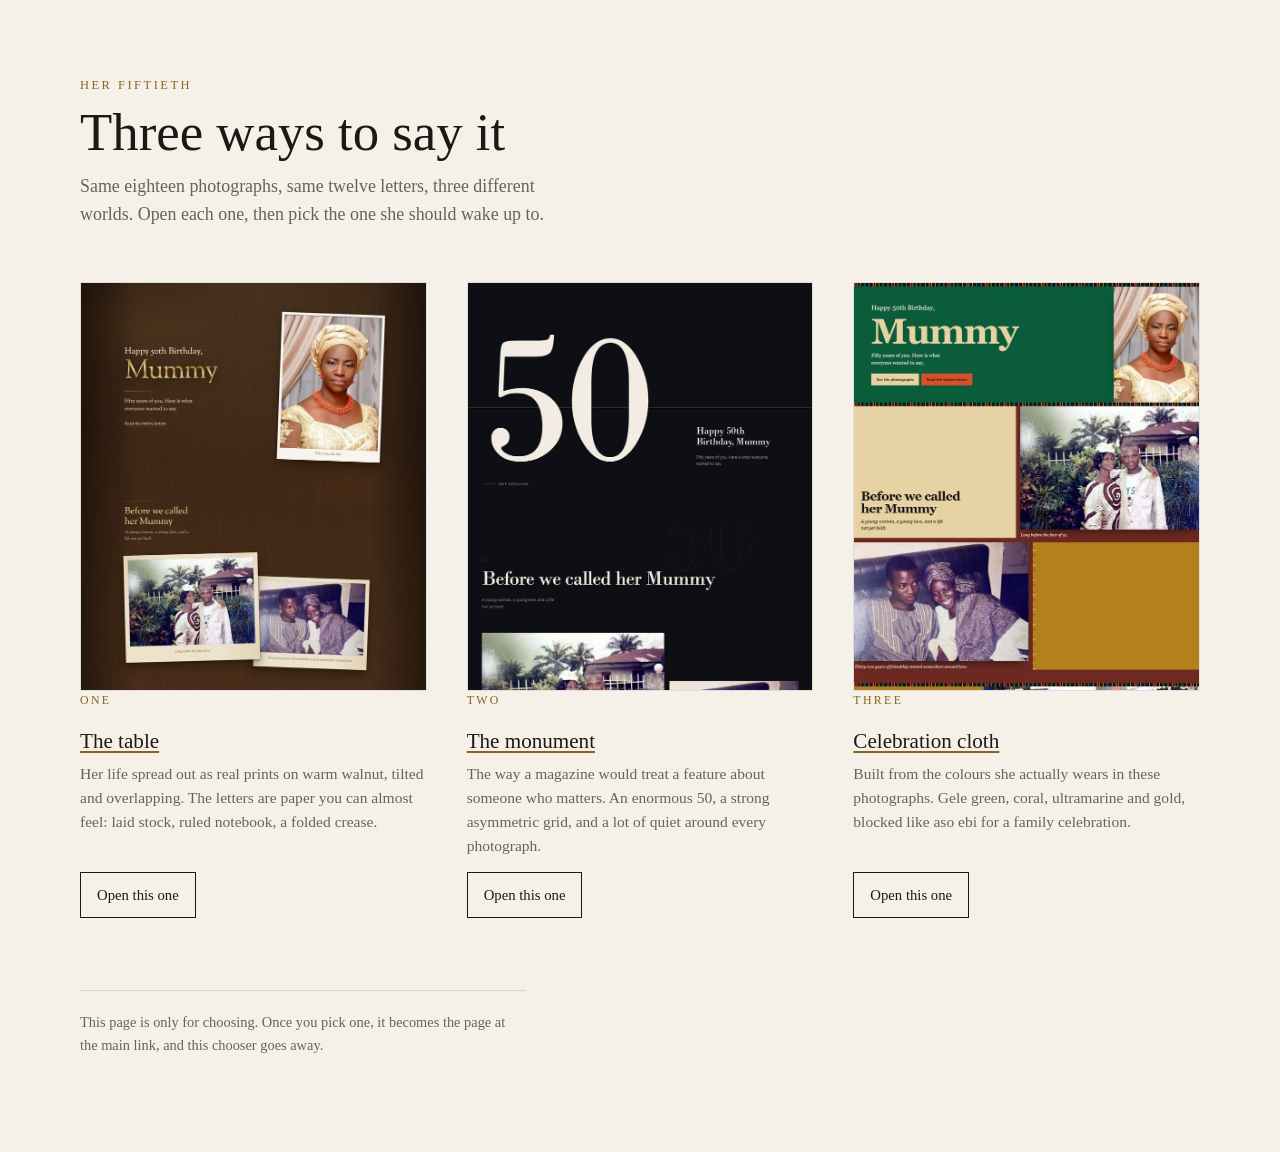
==== index.html @ bc1baccc "Add designs one and two, and a chooser at the root One, the table: prints on walnut with real photog" ====
<!DOCTYPE html>
<html lang="en">
<head>
<meta charset="utf-8">
<meta name="viewport" content="width=device-width, initial-scale=1">
<meta name="robots" content="noindex, nofollow">
<title>Three ways to say it</title>
<meta name="description" content="Three designs for her fiftieth birthday. Pick one.">
<style>
  :root {
    --ink: #1C1815;
    --paper: #F6F1E8;
    --muted: #6B6158;
    --line: rgba(28, 24, 21, 0.14);
    --gold: #8A6520;
  }
  * { box-sizing: border-box; }
  html { -webkit-text-size-adjust: 100%; }
  body {
    margin: 0;
    padding: clamp(28px, 7vw, 76px) clamp(16px, 5vw, 48px) clamp(48px, 10vw, 96px);
    background: var(--paper);
    color: var(--ink);
    font-family: "Iowan Old Style", "Palatino Linotype", Palatino, Georgia, serif;
    line-height: 1.55;
  }
  .wrap { max-width: 1120px; margin: 0 auto; }
  .kicker {
    margin: 0 0 10px;
    font-size: 0.78rem;
    letter-spacing: 0.2em;
    text-transform: uppercase;
    color: var(--gold);
  }
  h1 {
    margin: 0 0 12px;
    font-size: clamp(2rem, 6.4vw, 3.3rem);
    line-height: 1.05;
    font-weight: 400;
  }
  .lede {
    margin: 0 0 clamp(30px, 6vw, 54px);
    max-width: 56ch;
    color: var(--muted);
    font-size: clamp(1rem, 2.4vw, 1.12rem);
  }
  .grid {
    display: grid;
    gap: clamp(26px, 5vw, 40px);
    grid-template-columns: 1fr;
  }
  @media (min-width: 760px) { .grid { grid-template-columns: repeat(3, 1fr); } }

  .card { display: flex; flex-direction: column; }
  .card a.shot {
    display: block;
    border: 1px solid var(--line);
    background: #fff;
    line-height: 0;
    transition: box-shadow 0.18s ease, transform 0.18s ease;
  }
  .card a.shot:hover { box-shadow: 0 10px 30px rgba(28, 24, 21, 0.18); transform: translateY(-2px); }
  .card img { width: 100%; height: auto; display: block; }
  .card h2 {
    margin: 16px 0 4px;
    font-size: 1.32rem;
    font-weight: 400;
  }
  .card h2 a { color: var(--ink); text-decoration-color: var(--gold); text-underline-offset: 0.16em; }
  .card .num {
    font-size: 0.74rem;
    letter-spacing: 0.2em;
    text-transform: uppercase;
    color: var(--gold);
  }
  .card p { margin: 0 0 14px; color: var(--muted); font-size: 0.97rem; }
  .card .open {
    margin-top: auto;
    align-self: start;
    display: inline-block;
    padding: 9px 16px;
    min-height: 44px;
    line-height: 26px;
    border: 1px solid var(--ink);
    color: var(--ink);
    text-decoration: none;
    font-size: 0.92rem;
  }
  .card .open:hover { background: var(--ink); color: var(--paper); }
  a:focus-visible, .shot:focus-visible { outline: 3px solid var(--gold); outline-offset: 3px; }
  footer {
    margin-top: clamp(40px, 8vw, 72px);
    padding-top: 20px;
    border-top: 1px solid var(--line);
    color: var(--muted);
    font-size: 0.9rem;
    max-width: 62ch;
  }
</style>
</head>
<body>
<div class="wrap">
  <p class="kicker">Her fiftieth</p>
  <h1>Three ways to say it</h1>
  <p class="lede">
    Same eighteen photographs, same twelve letters, three different worlds.
    Open each one, then pick the one she should wake up to.
  </p>

  <div class="grid">
    <div class="card">
      <a class="shot" href="one/" aria-label="Open design one, The table"><img src="assets/previews/one.jpg" alt="Design one: photographic prints laid out on a dark walnut table." width="760" height="897" loading="lazy" decoding="async"></a>
      <span class="num">One</span>
      <h2><a href="one/">The table</a></h2>
      <p>Her life spread out as real prints on warm walnut, tilted and overlapping. The letters are paper you can almost feel: laid stock, ruled notebook, a folded crease.</p>
      <a class="open" href="one/">Open this one</a>
    </div>

    <div class="card">
      <a class="shot" href="two/" aria-label="Open design two, The monument"><img src="assets/previews/two.jpg" alt="Design two: a very large numeral fifty set against a dark editorial page." width="760" height="897" loading="lazy" decoding="async"></a>
      <span class="num">Two</span>
      <h2><a href="two/">The monument</a></h2>
      <p>The way a magazine would treat a feature about someone who matters. An enormous 50, a strong asymmetric grid, and a lot of quiet around every photograph.</p>
      <a class="open" href="two/">Open this one</a>
    </div>

    <div class="card">
      <a class="shot" href="three/" aria-label="Open design three, Celebration cloth"><img src="assets/previews/three.jpg" alt="Design three: blocks of gele green, gold and ultramarine holding the photographs." width="760" height="897" loading="lazy" decoding="async"></a>
      <span class="num">Three</span>
      <h2><a href="three/">Celebration cloth</a></h2>
      <p>Built from the colours she actually wears in these photographs. Gele green, coral, ultramarine and gold, blocked like aso ebi for a family celebration.</p>
      <a class="open" href="three/">Open this one</a>
    </div>
  </div>

  <footer>
    This page is only for choosing. Once you pick one, it becomes the page at the
    main link, and this chooser goes away.
  </footer>
</div>
</body>
</html>
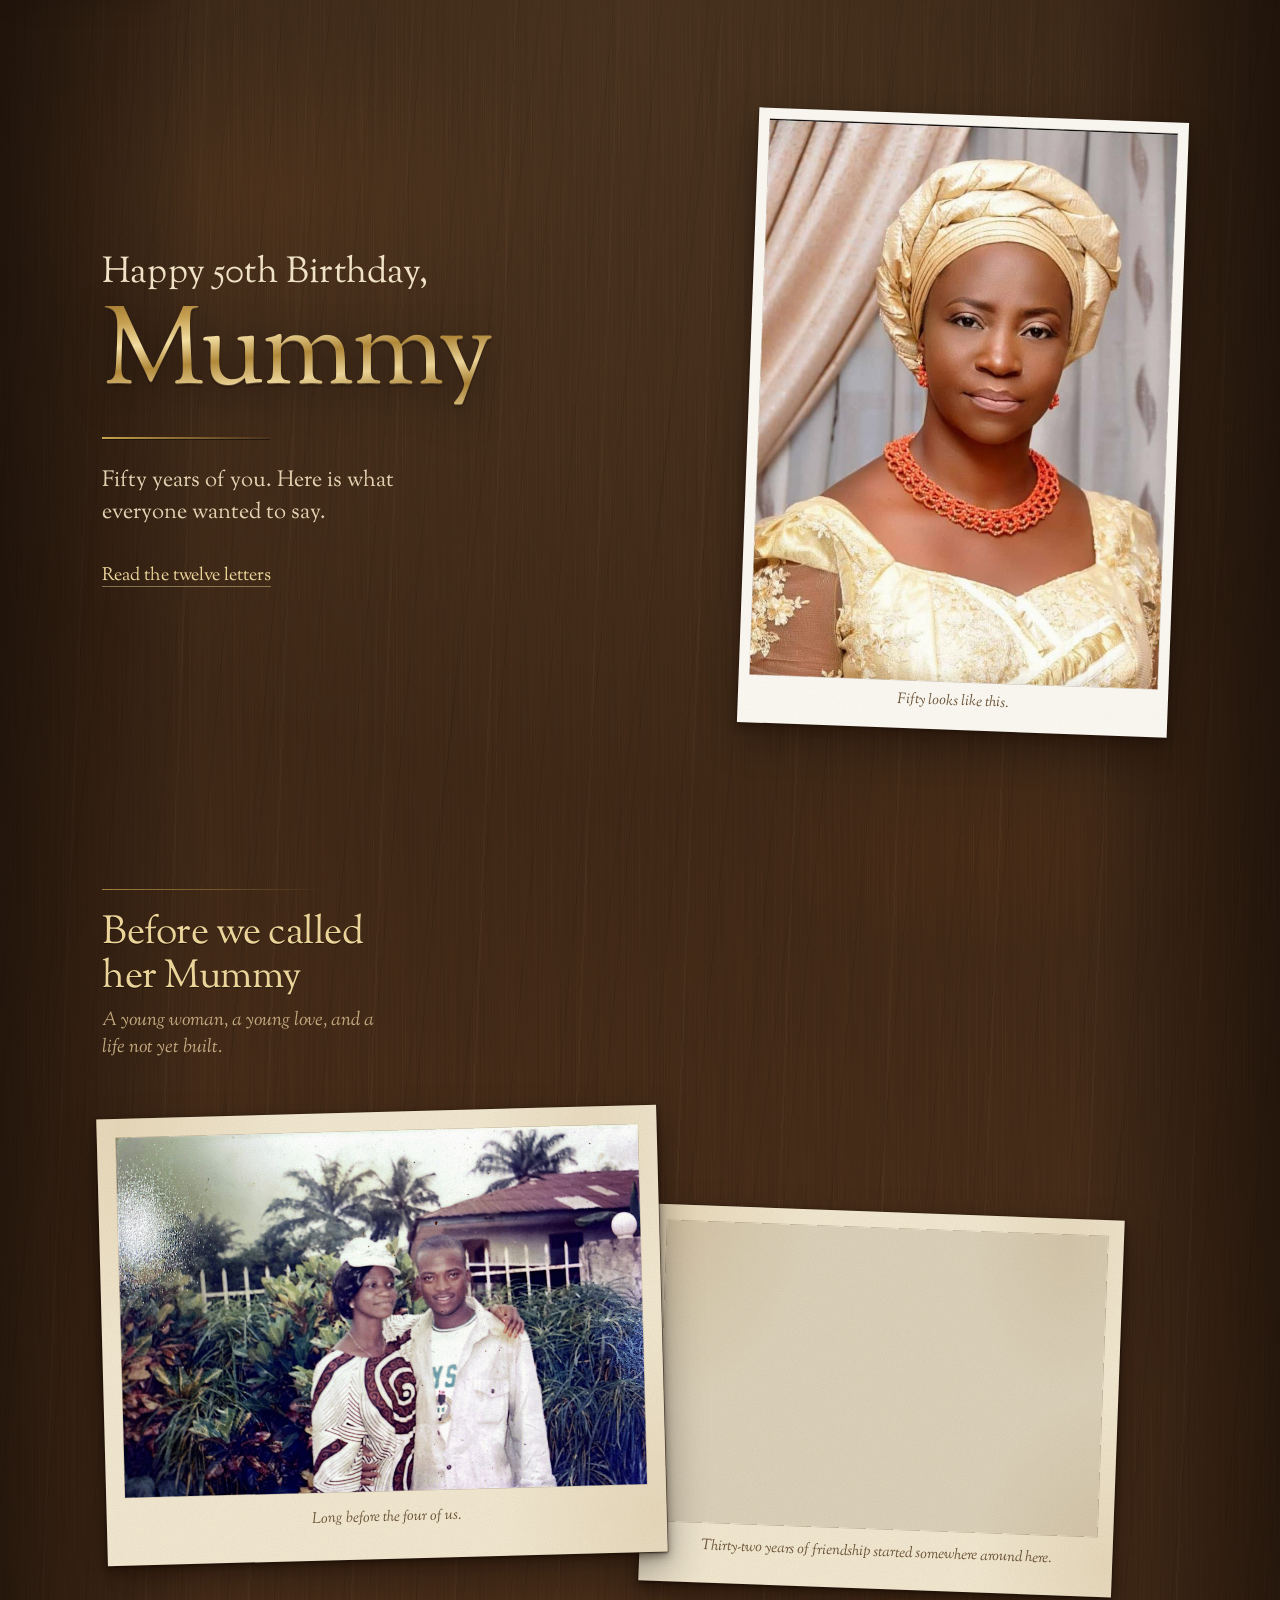
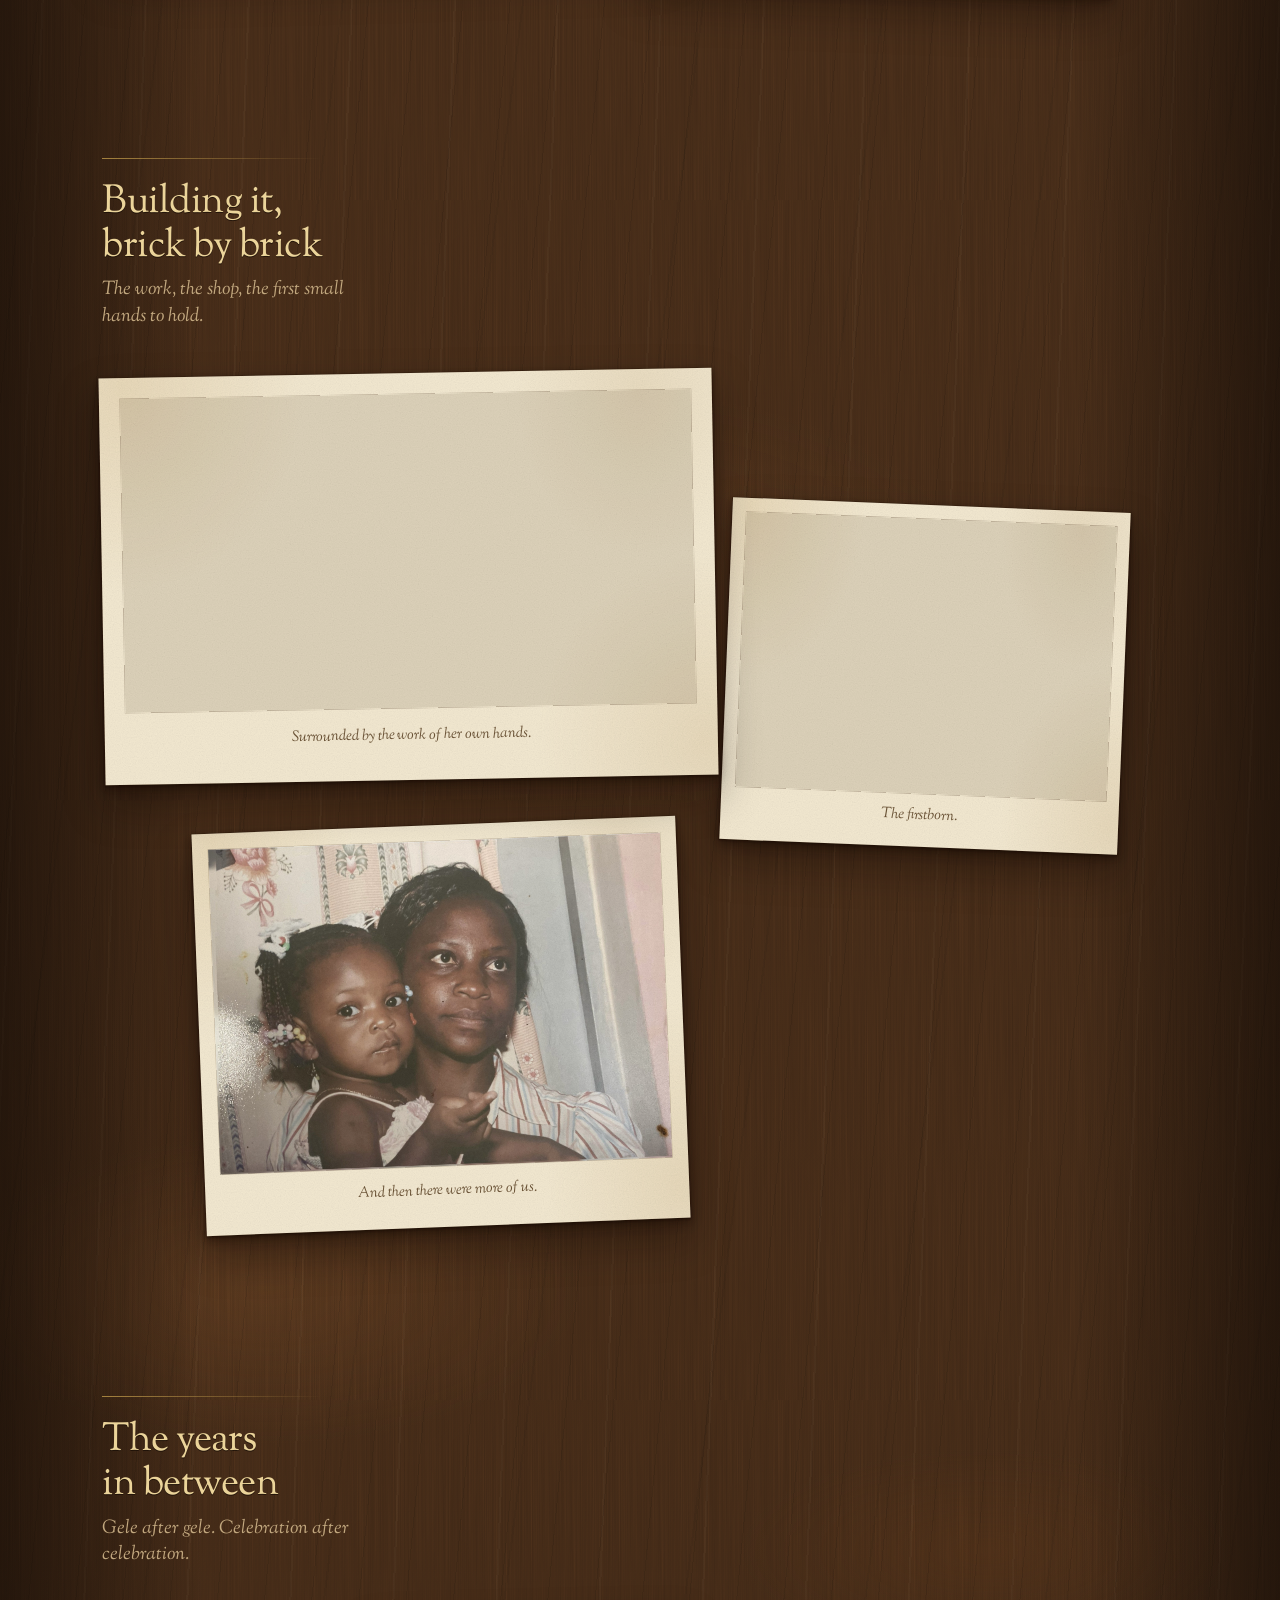
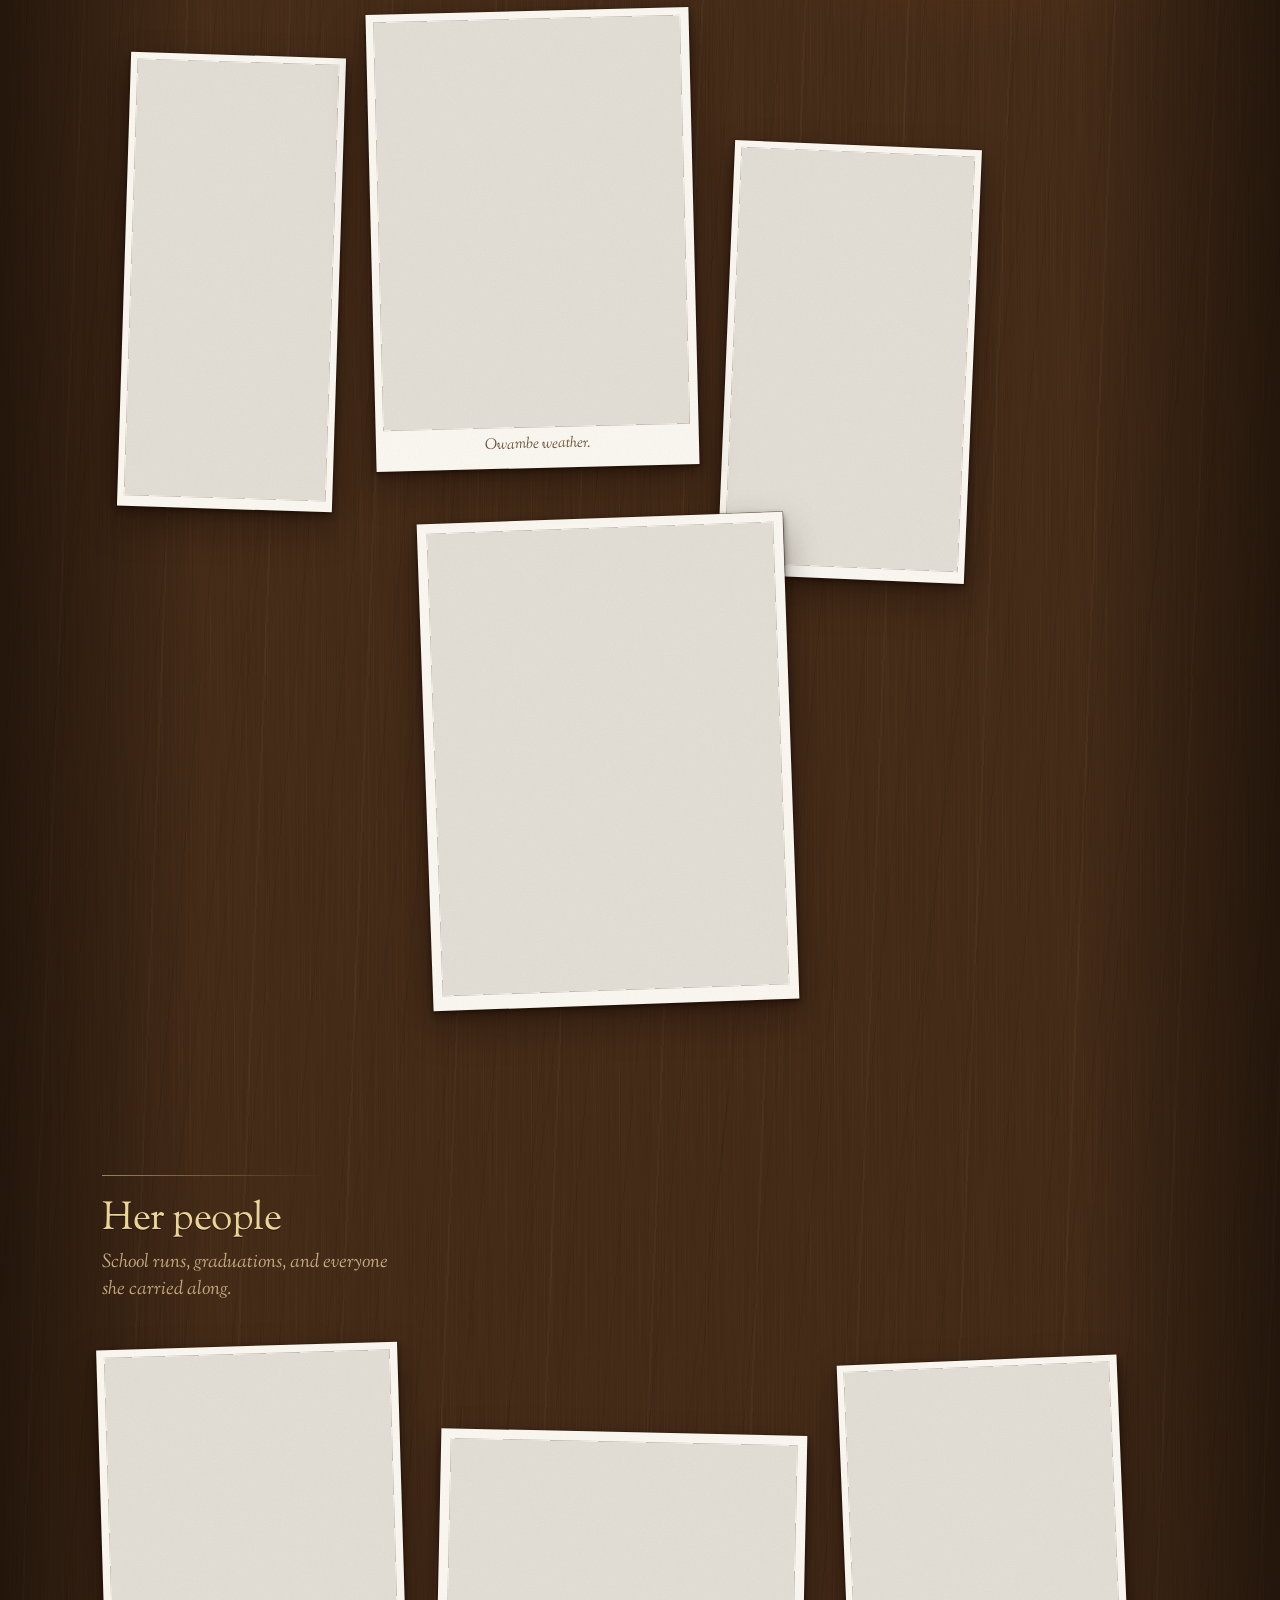
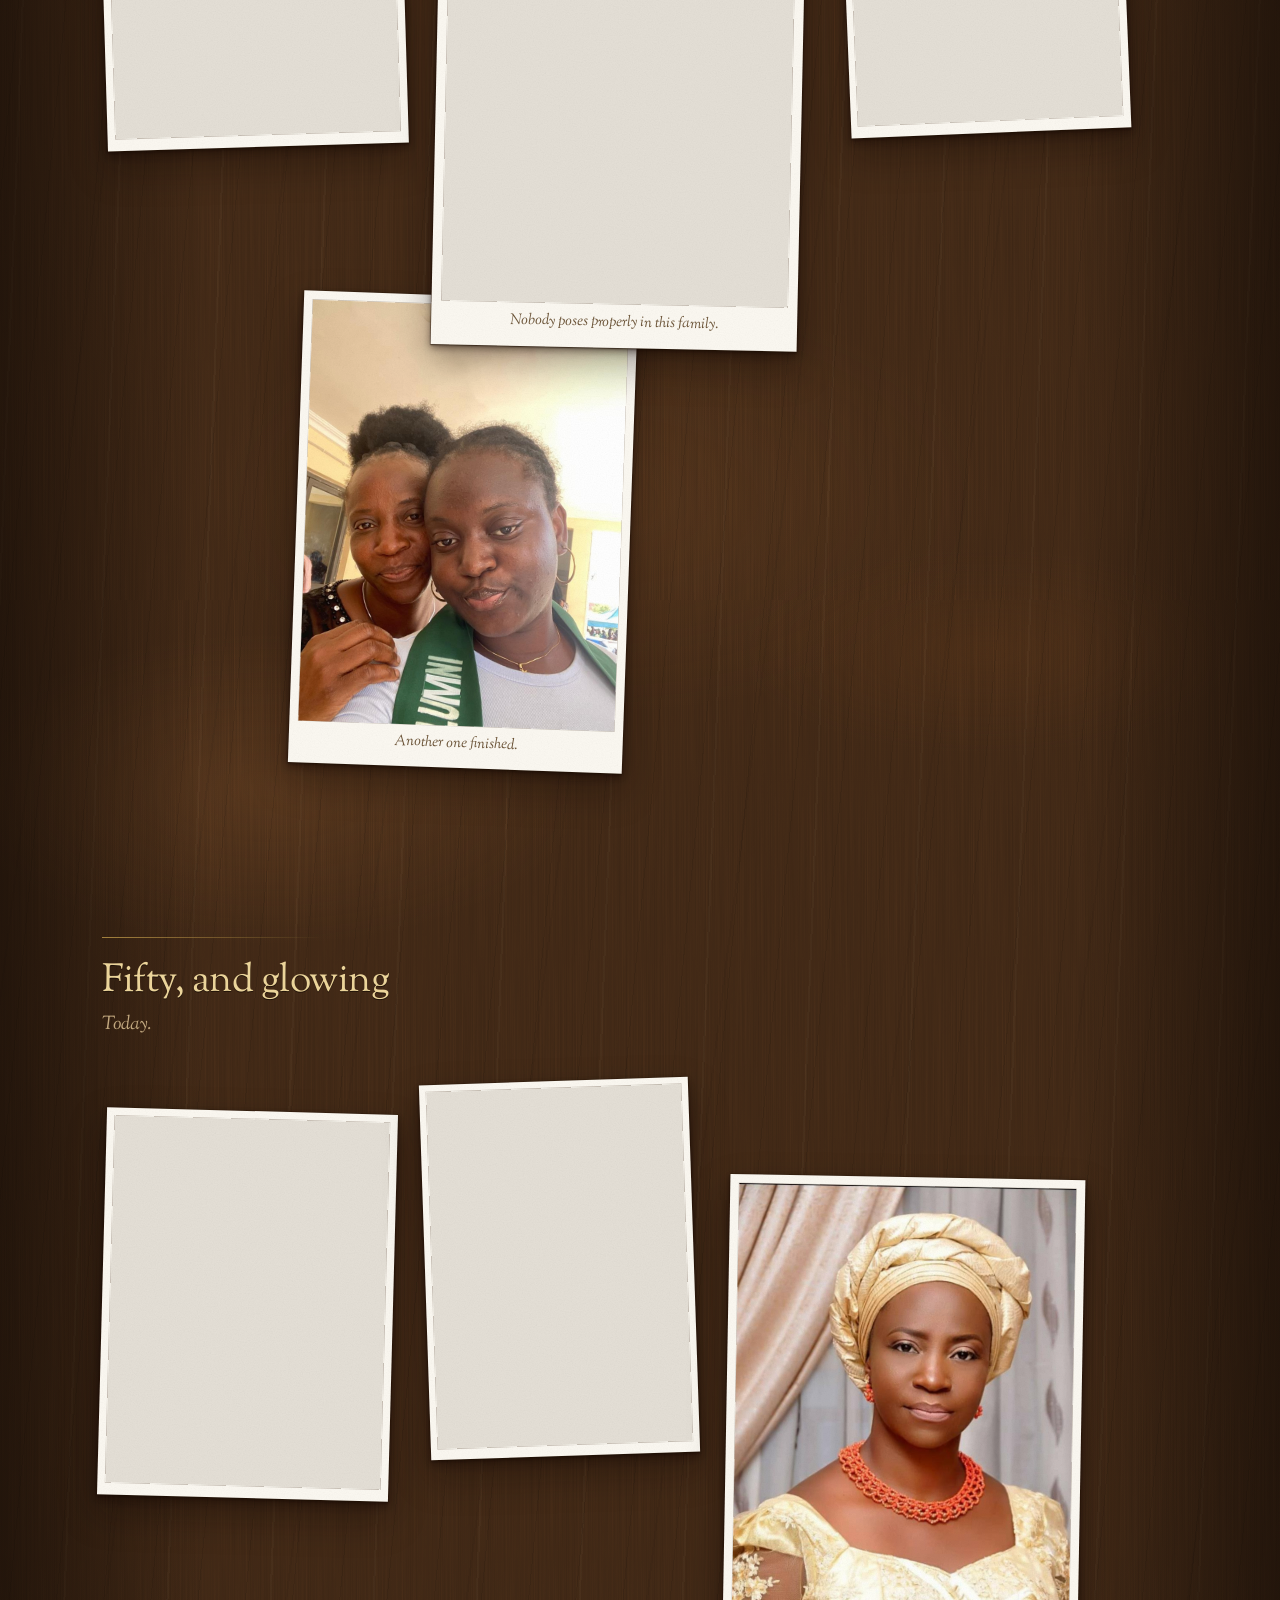
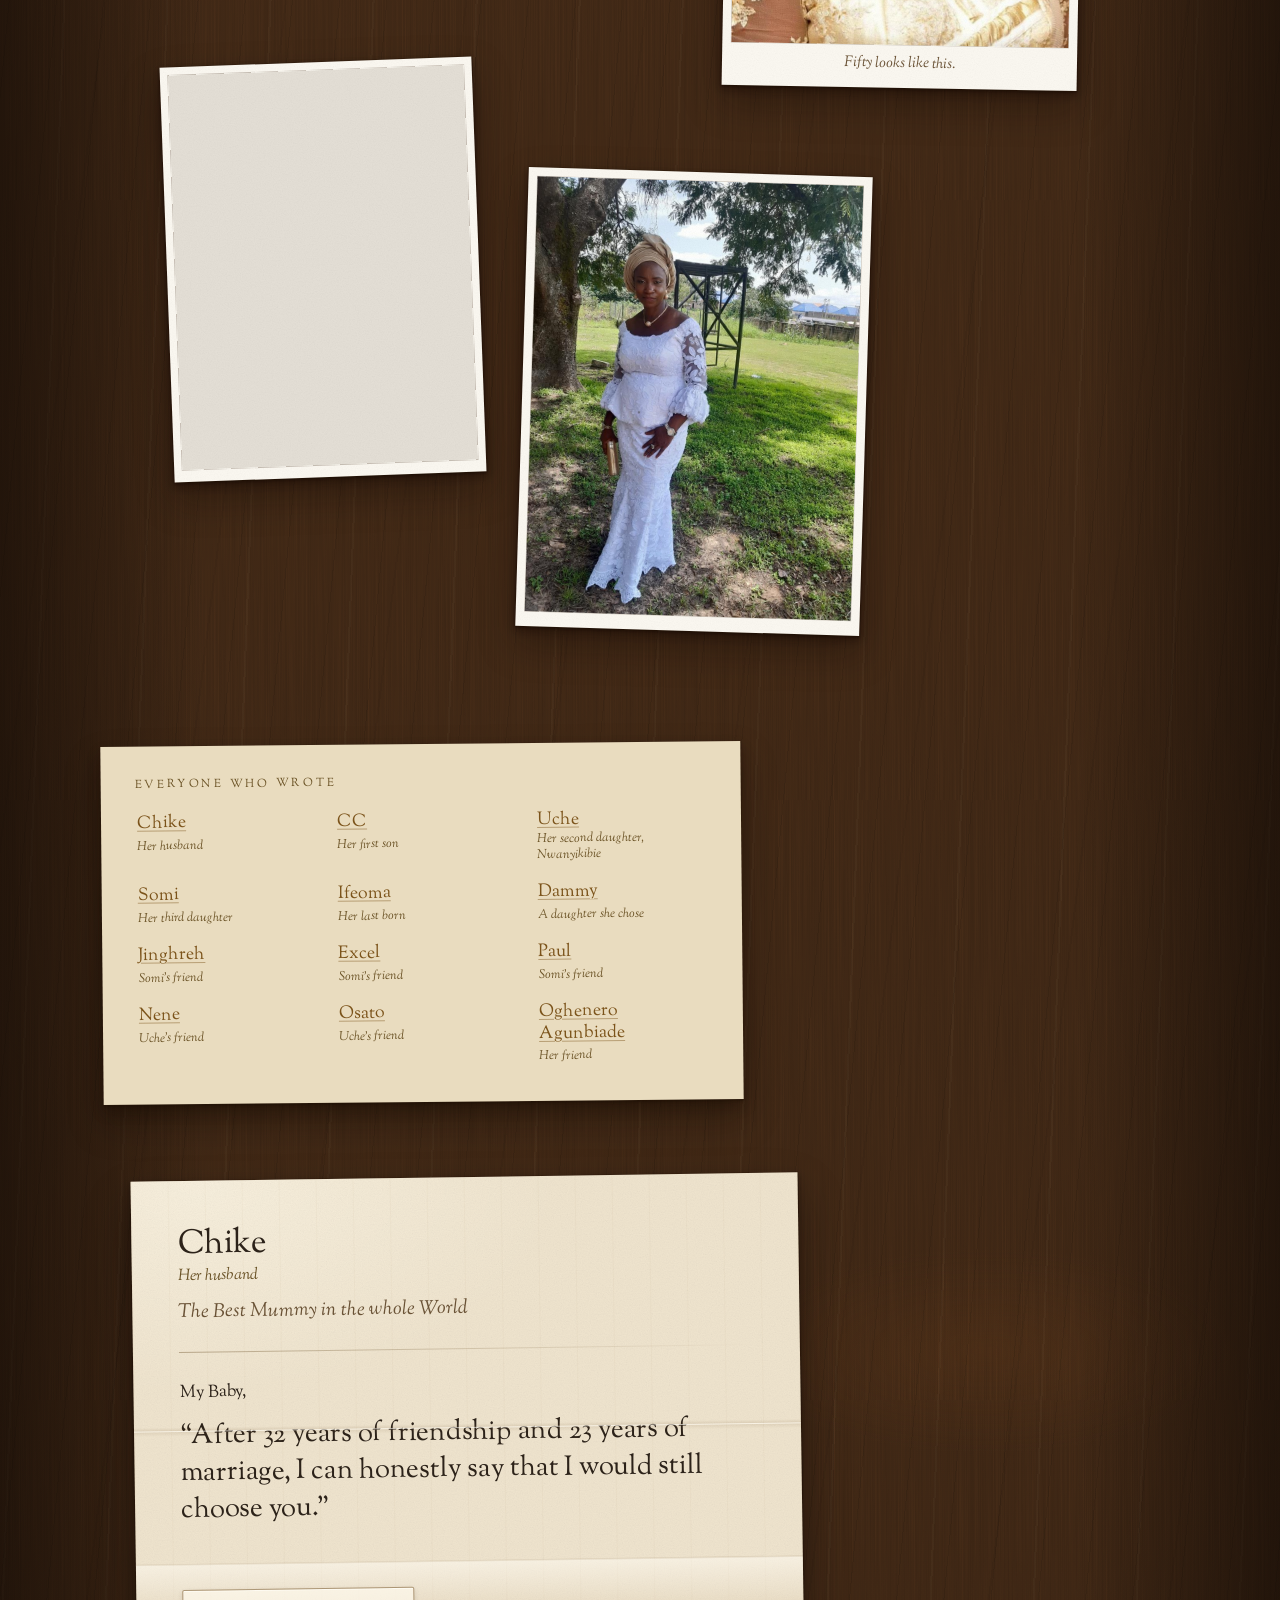
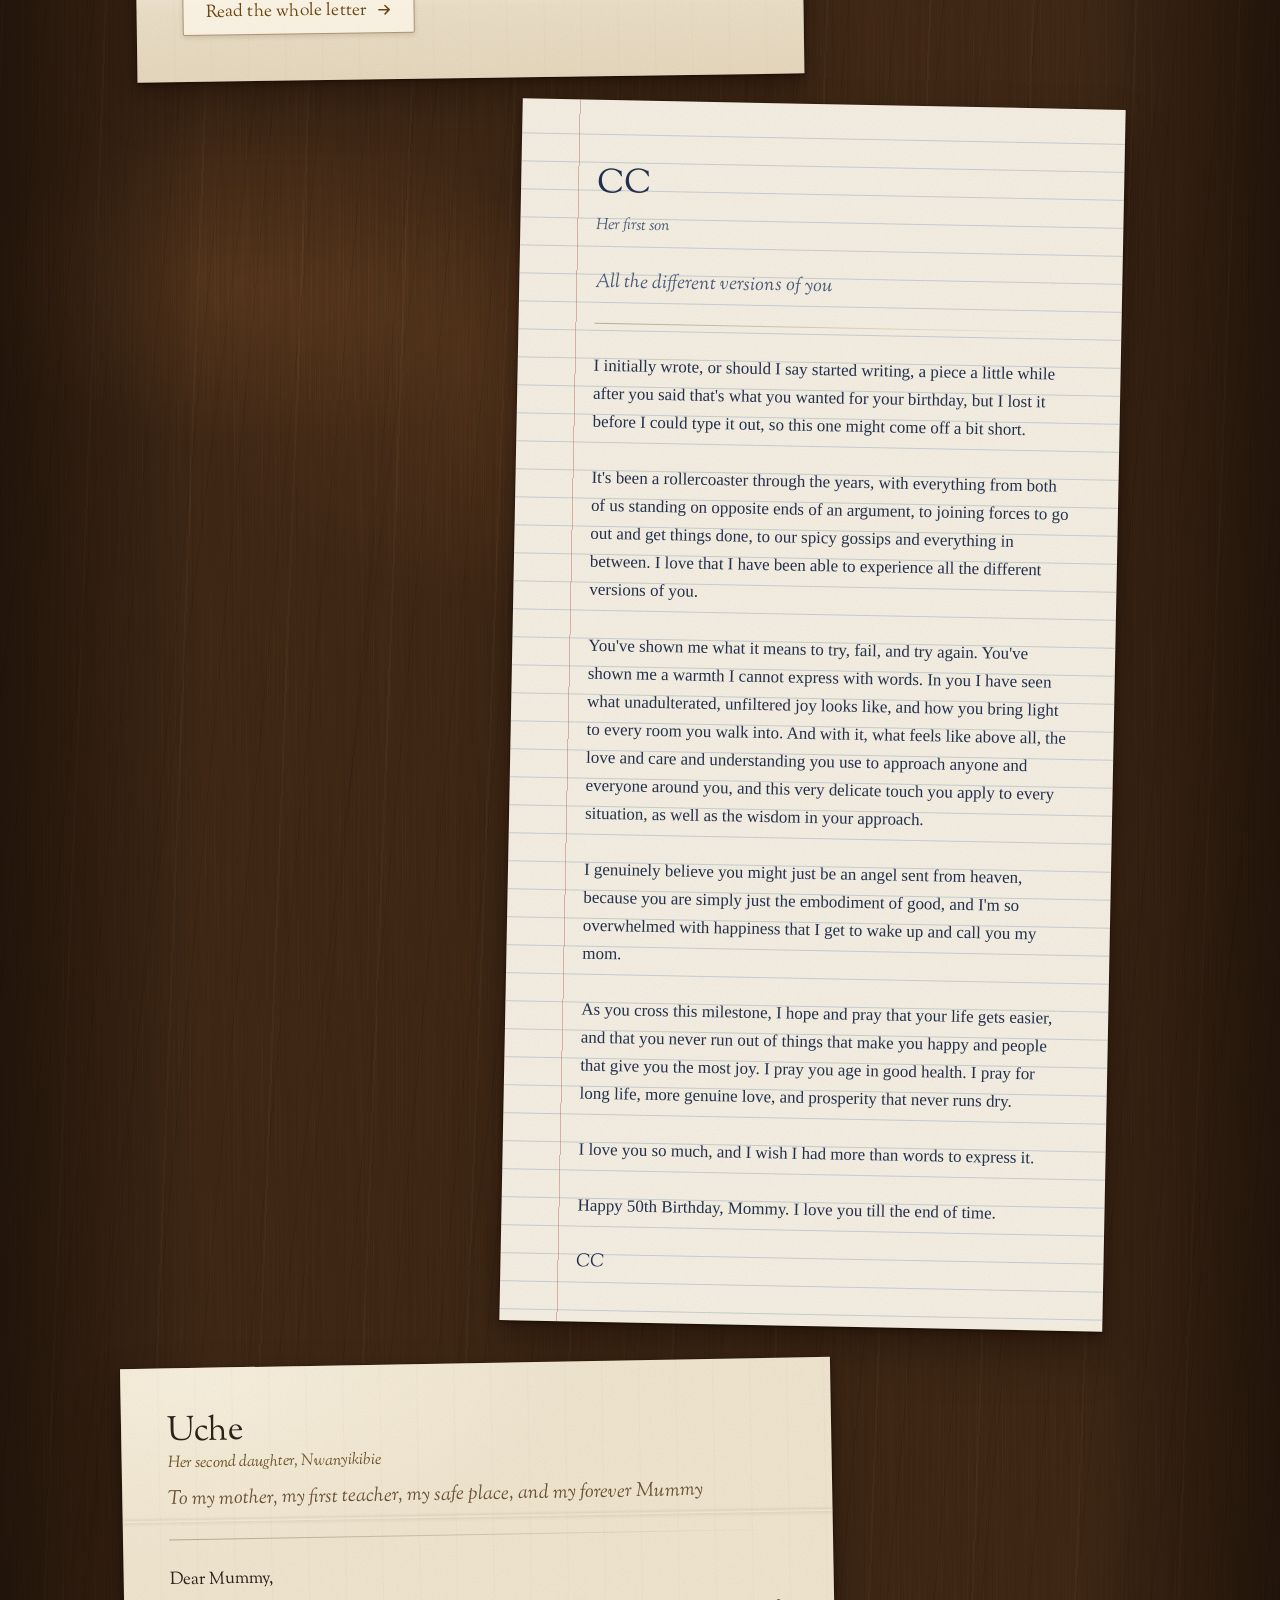
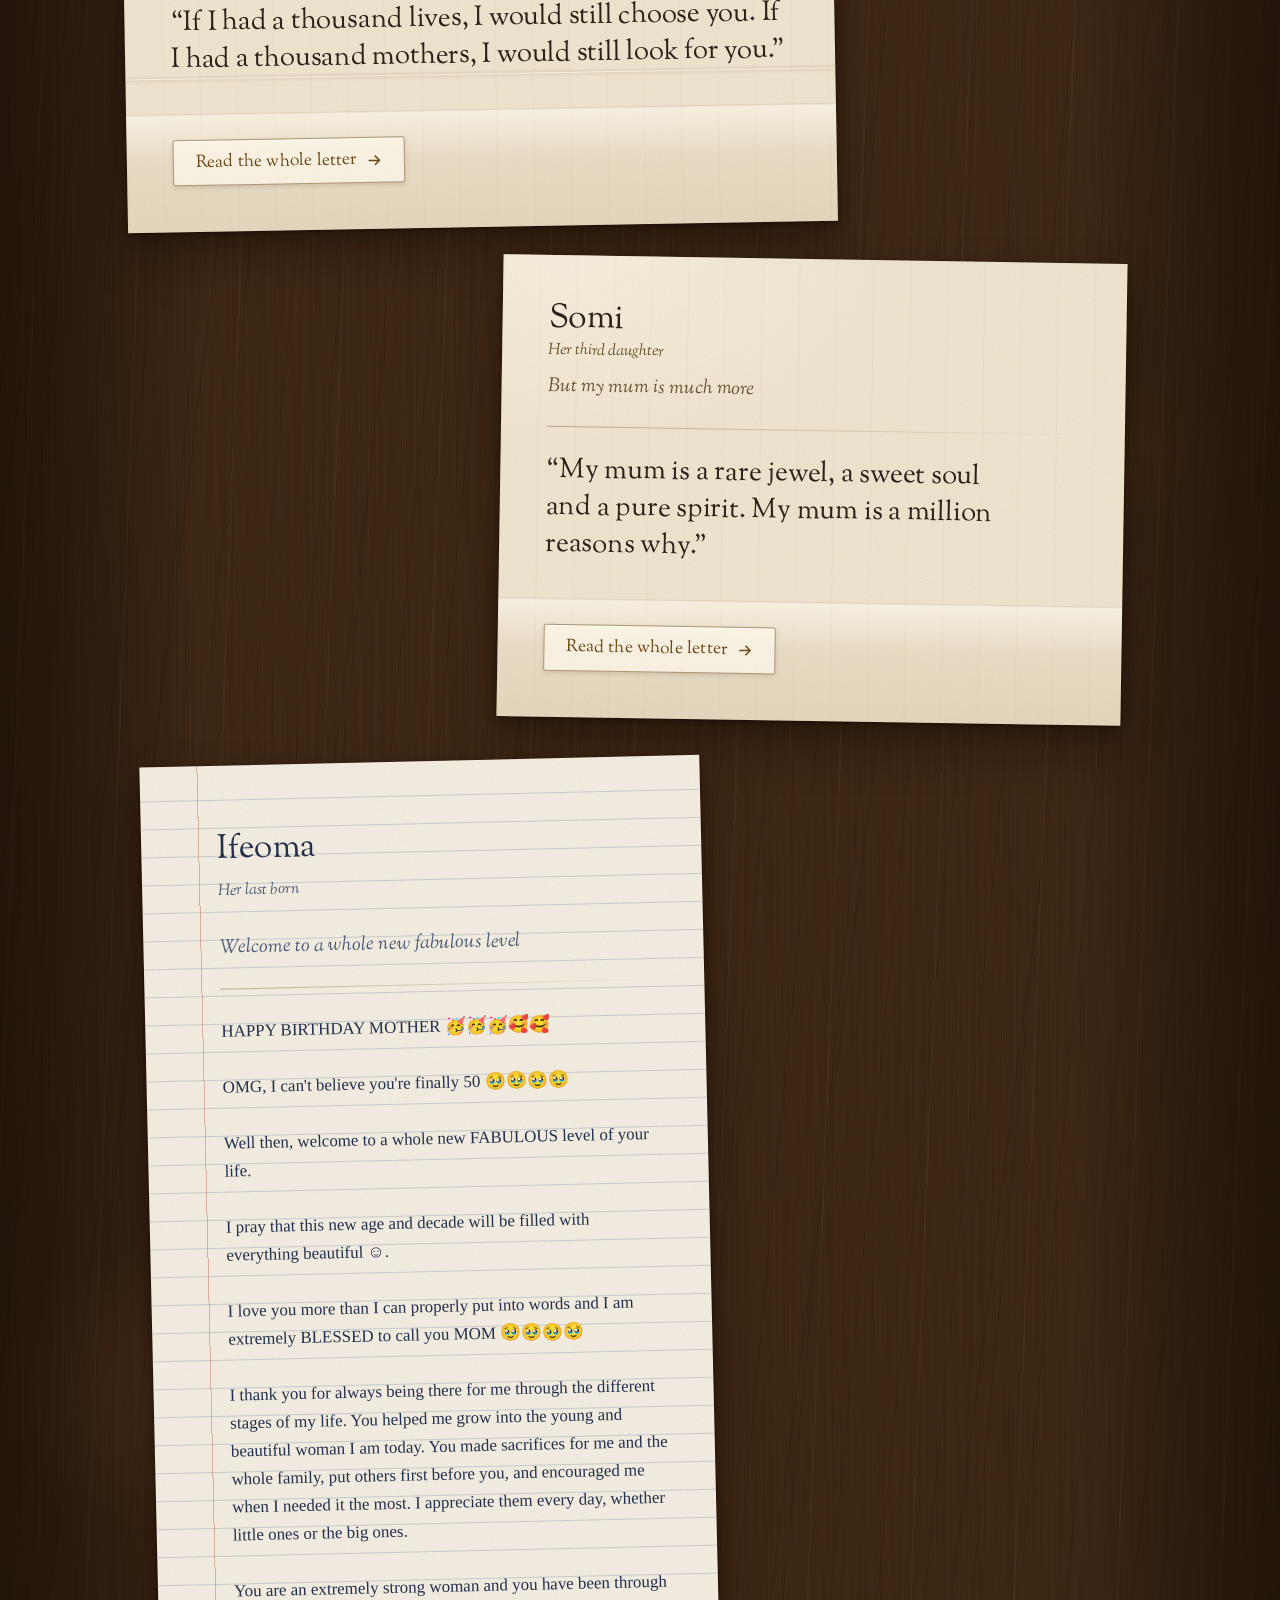
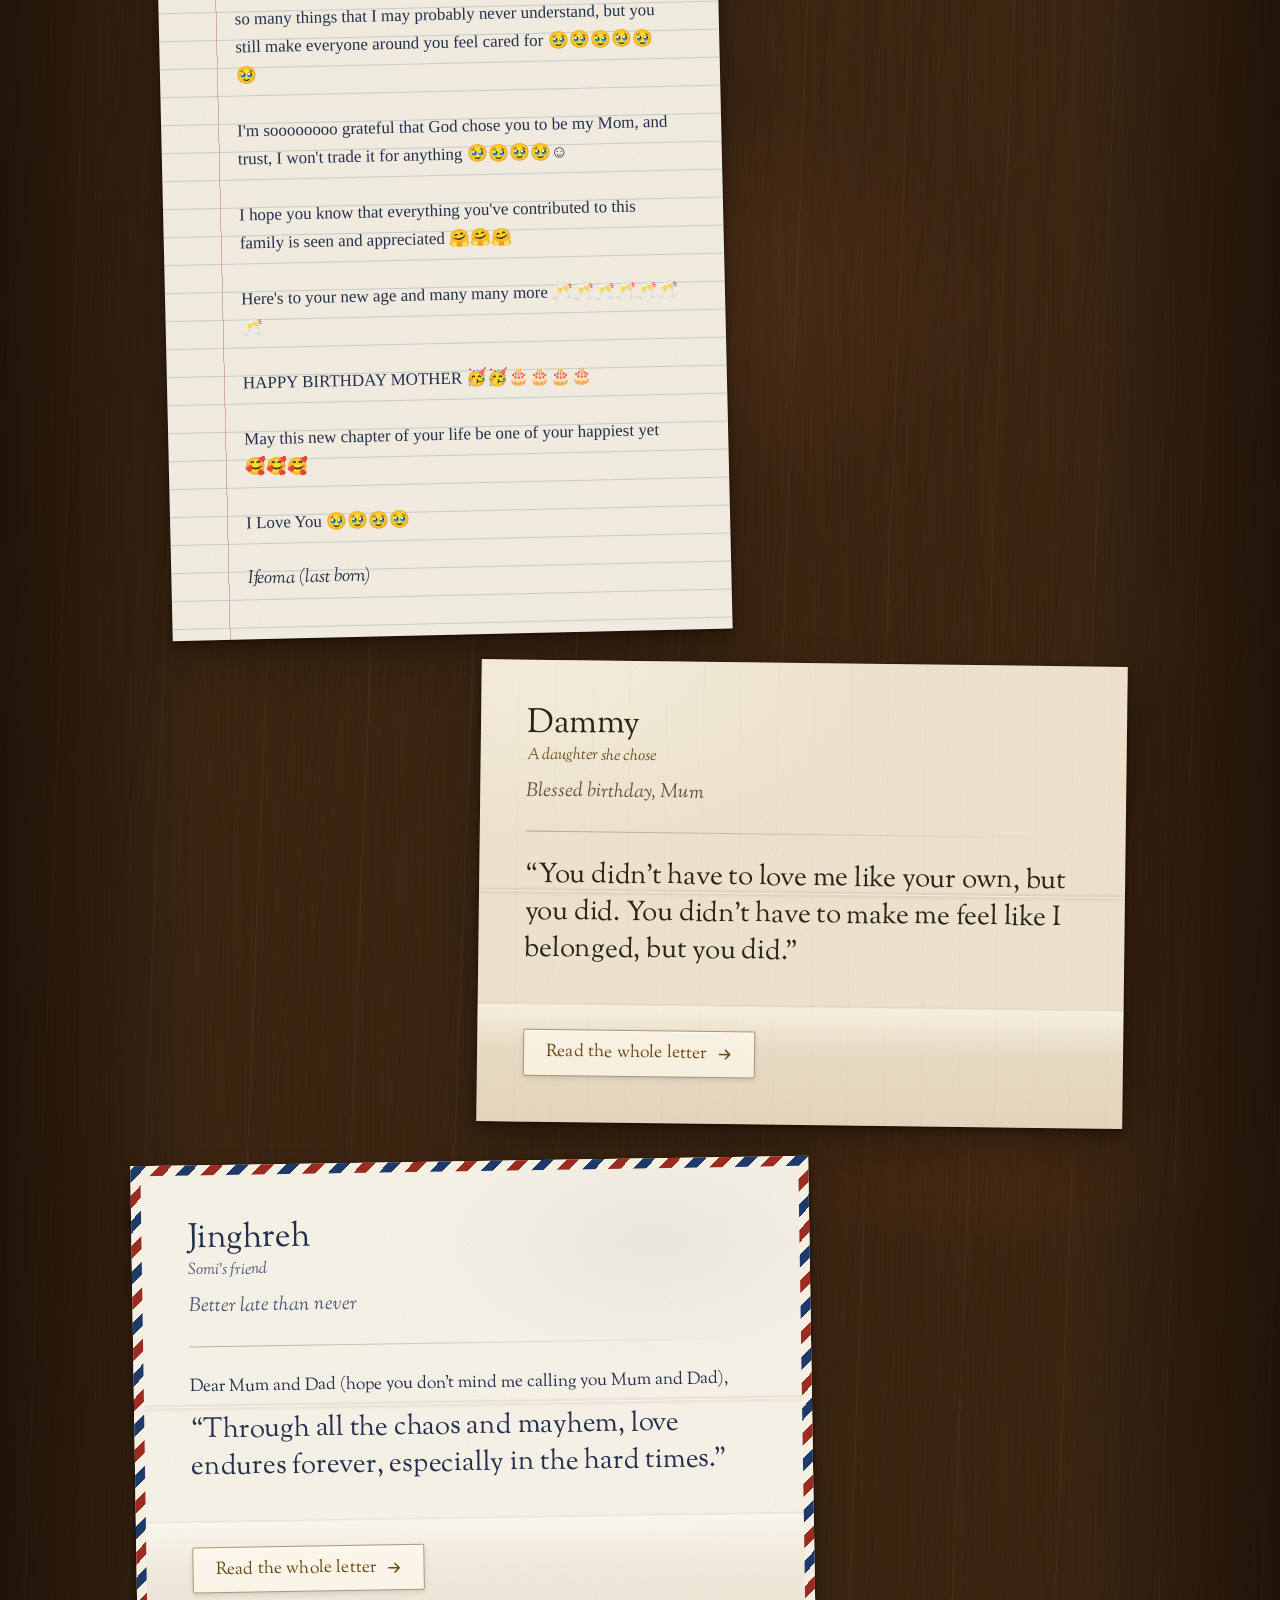
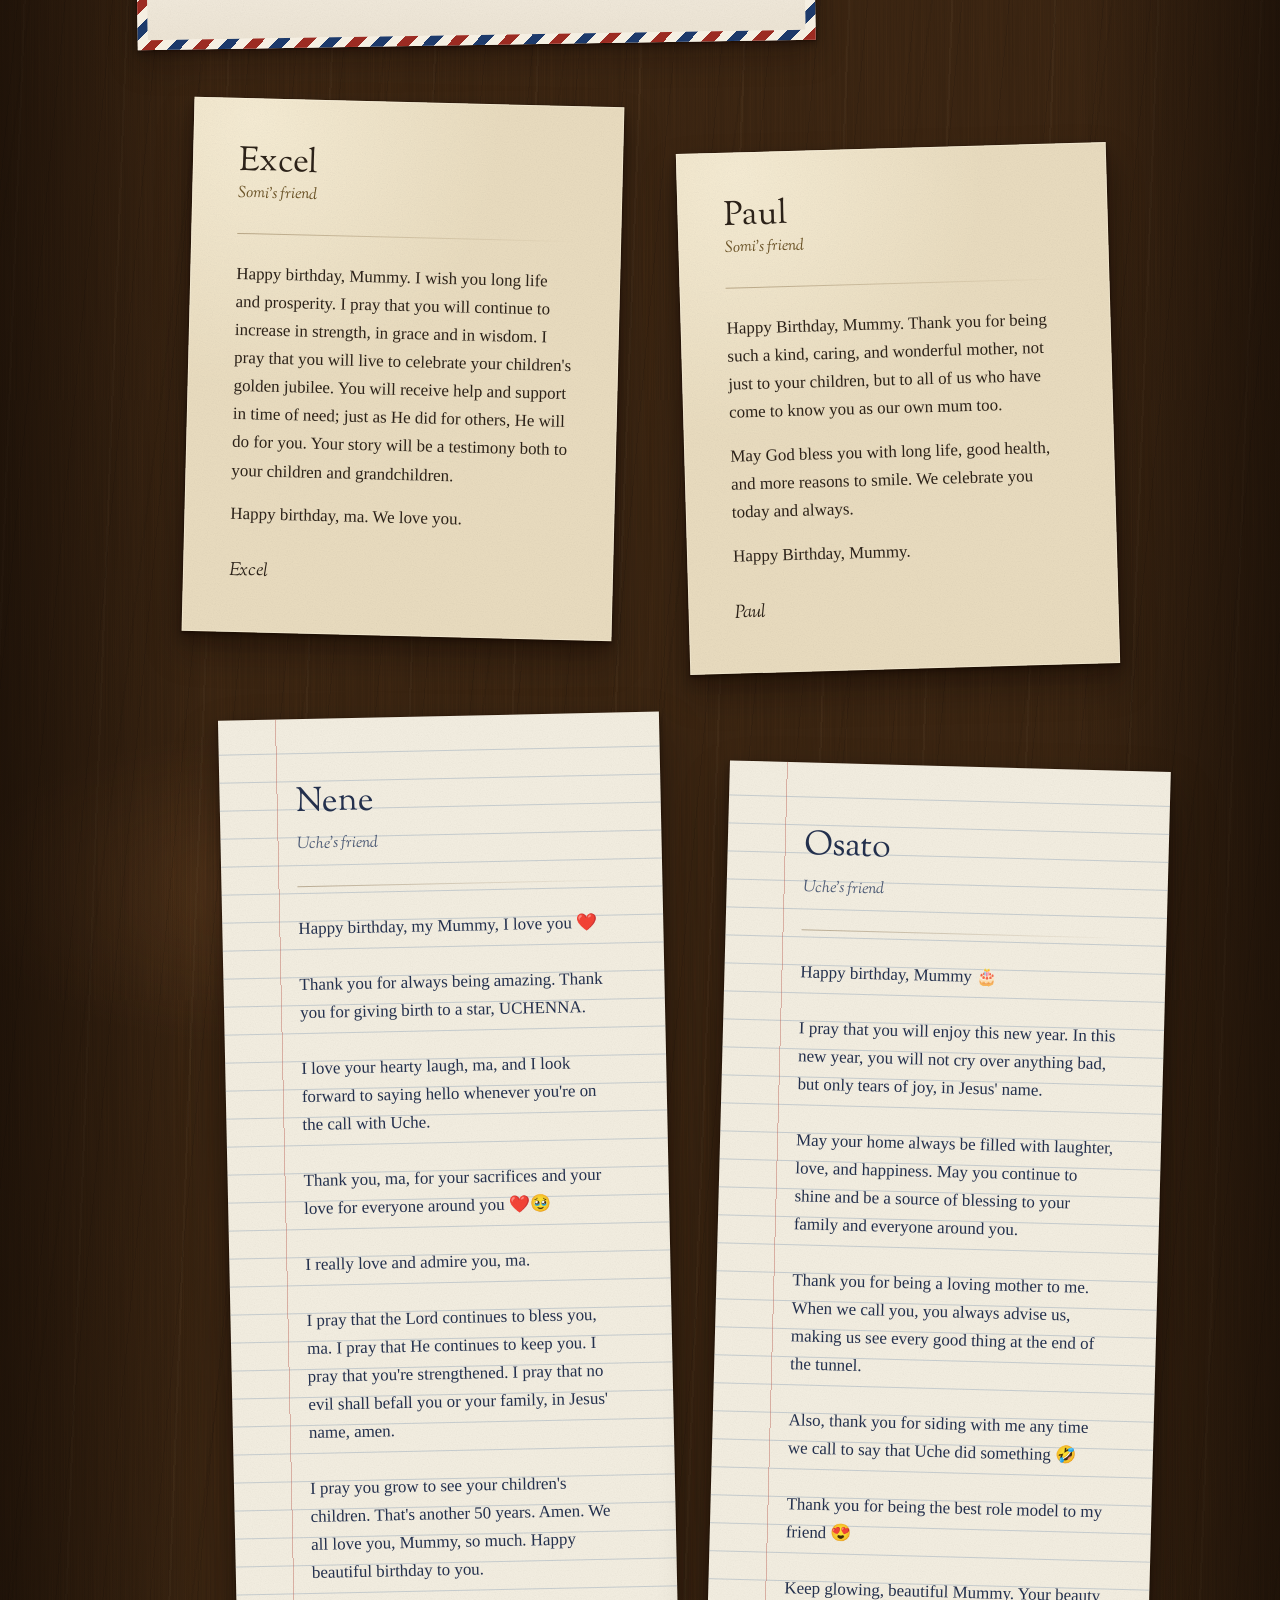
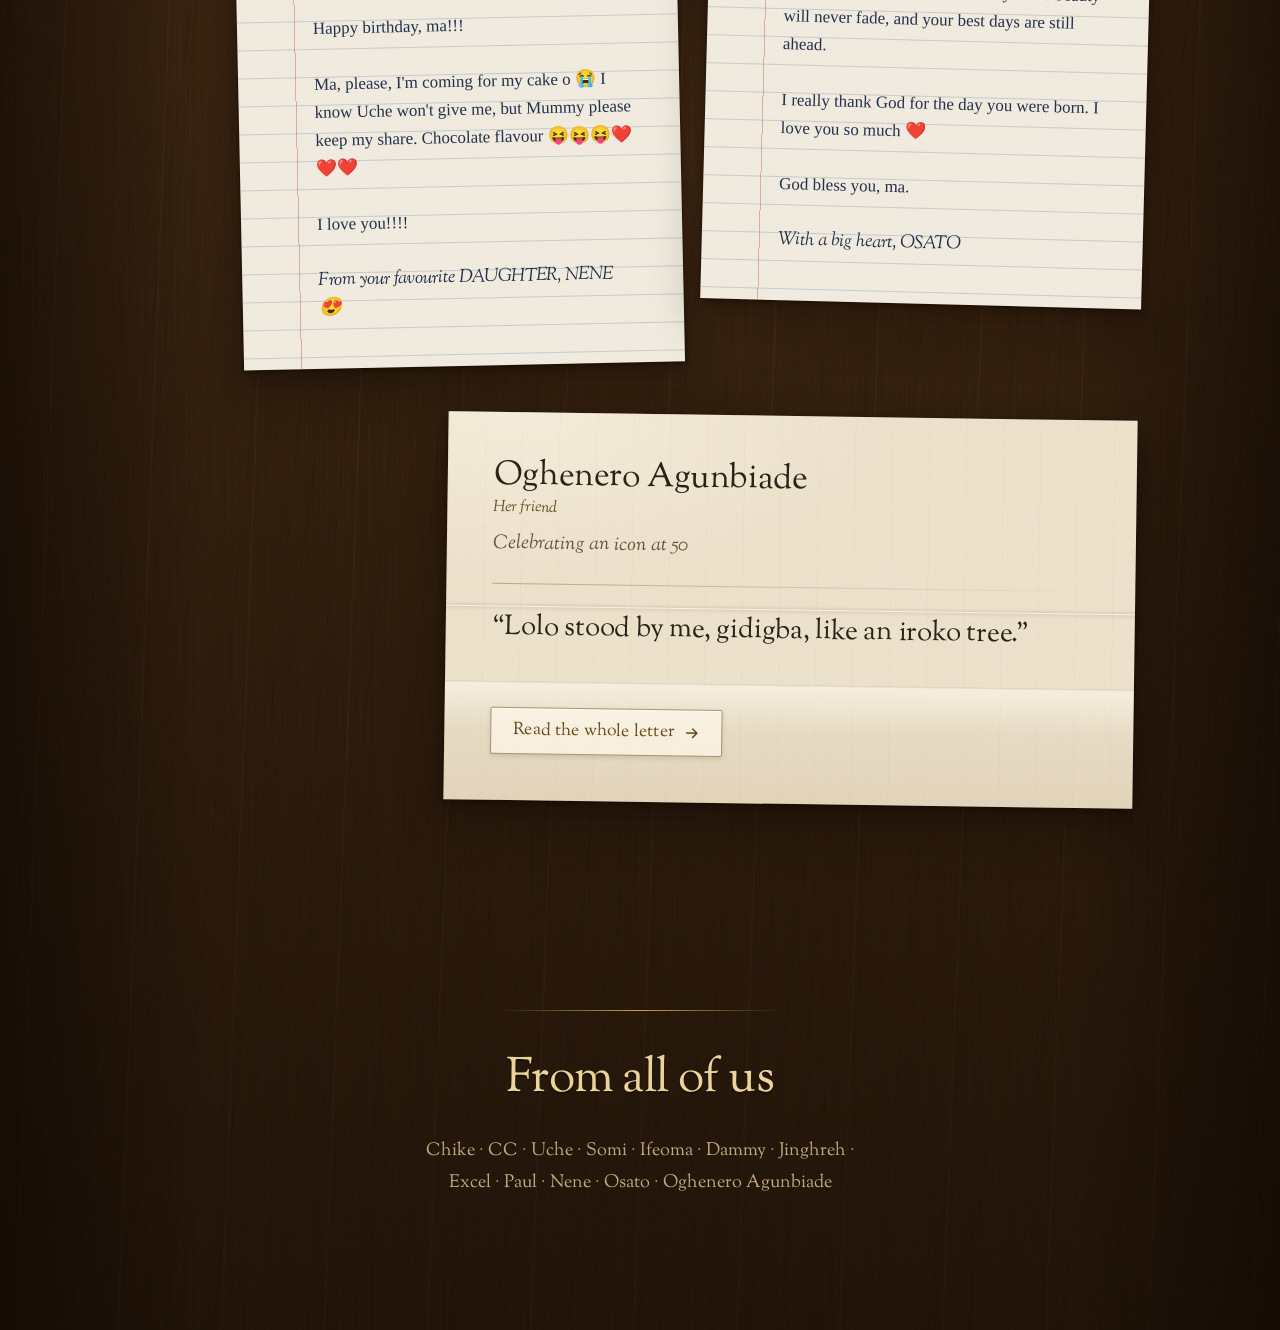
==== commit 9884ca60: "Make the table the page she opens, and finish it Design one moves to the root, so the link goes stra" ====
--- a/index.html
+++ b/index.html
@@ -2,141 +2,60 @@
 <html lang="en">
 <head>
 <meta charset="utf-8">
-<meta name="viewport" content="width=device-width, initial-scale=1">
+<meta name="viewport" content="width=device-width, initial-scale=1, viewport-fit=cover">
+<title>Happy 50th Birthday, Mummy</title>
+<meta name="description" content="Eighteen photographs and twelve letters, laid out on a table for her fiftieth birthday.">
+<meta name="theme-color" content="#2B180D">
+<meta name="color-scheme" content="dark light">
 <meta name="robots" content="noindex, nofollow">
-<title>Three ways to say it</title>
-<meta name="description" content="Three designs for her fiftieth birthday. Pick one.">
-<style>
-  :root {
-    --ink: #1C1815;
-    --paper: #F6F1E8;
-    --muted: #6B6158;
-    --line: rgba(28, 24, 21, 0.14);
-    --gold: #8A6520;
-  }
-  * { box-sizing: border-box; }
-  html { -webkit-text-size-adjust: 100%; }
-  body {
-    margin: 0;
-    padding: clamp(28px, 7vw, 76px) clamp(16px, 5vw, 48px) clamp(48px, 10vw, 96px);
-    background: var(--paper);
-    color: var(--ink);
-    font-family: "Iowan Old Style", "Palatino Linotype", Palatino, Georgia, serif;
-    line-height: 1.55;
-  }
-  .wrap { max-width: 1120px; margin: 0 auto; }
-  .kicker {
-    margin: 0 0 10px;
-    font-size: 0.78rem;
-    letter-spacing: 0.2em;
-    text-transform: uppercase;
-    color: var(--gold);
-  }
-  h1 {
-    margin: 0 0 12px;
-    font-size: clamp(2rem, 6.4vw, 3.3rem);
-    line-height: 1.05;
-    font-weight: 400;
-  }
-  .lede {
-    margin: 0 0 clamp(30px, 6vw, 54px);
-    max-width: 56ch;
-    color: var(--muted);
-    font-size: clamp(1rem, 2.4vw, 1.12rem);
-  }
-  .grid {
-    display: grid;
-    gap: clamp(26px, 5vw, 40px);
-    grid-template-columns: 1fr;
-  }
-  @media (min-width: 760px) { .grid { grid-template-columns: repeat(3, 1fr); } }
-
-  .card { display: flex; flex-direction: column; }
-  .card a.shot {
-    display: block;
-    border: 1px solid var(--line);
-    background: #fff;
-    line-height: 0;
-    transition: box-shadow 0.18s ease, transform 0.18s ease;
-  }
-  .card a.shot:hover { box-shadow: 0 10px 30px rgba(28, 24, 21, 0.18); transform: translateY(-2px); }
-  .card img { width: 100%; height: auto; display: block; }
-  .card h2 {
-    margin: 16px 0 4px;
-    font-size: 1.32rem;
-    font-weight: 400;
-  }
-  .card h2 a { color: var(--ink); text-decoration-color: var(--gold); text-underline-offset: 0.16em; }
-  .card .num {
-    font-size: 0.74rem;
-    letter-spacing: 0.2em;
-    text-transform: uppercase;
-    color: var(--gold);
-  }
-  .card p { margin: 0 0 14px; color: var(--muted); font-size: 0.97rem; }
-  .card .open {
-    margin-top: auto;
-    align-self: start;
-    display: inline-block;
-    padding: 9px 16px;
-    min-height: 44px;
-    line-height: 26px;
-    border: 1px solid var(--ink);
-    color: var(--ink);
-    text-decoration: none;
-    font-size: 0.92rem;
-  }
-  .card .open:hover { background: var(--ink); color: var(--paper); }
-  a:focus-visible, .shot:focus-visible { outline: 3px solid var(--gold); outline-offset: 3px; }
-  footer {
-    margin-top: clamp(40px, 8vw, 72px);
-    padding-top: 20px;
-    border-top: 1px solid var(--line);
-    color: var(--muted);
-    font-size: 0.9rem;
-    max-width: 62ch;
-  }
-</style>
+<link rel="stylesheet" href="table.css">
 </head>
 <body>
-<div class="wrap">
-  <p class="kicker">Her fiftieth</p>
-  <h1>Three ways to say it</h1>
-  <p class="lede">
-    Same eighteen photographs, same twelve letters, three different worlds.
-    Open each one, then pick the one she should wake up to.
-  </p>
 
-  <div class="grid">
-    <div class="card">
-      <a class="shot" href="one/" aria-label="Open design one, The table"><img src="assets/previews/one.jpg" alt="Design one: photographic prints laid out on a dark walnut table." width="760" height="897" loading="lazy" decoding="async"></a>
-      <span class="num">One</span>
-      <h2><a href="one/">The table</a></h2>
-      <p>Her life spread out as real prints on warm walnut, tilted and overlapping. The letters are paper you can almost feel: laid stock, ruled notebook, a folded crease.</p>
-      <a class="open" href="one/">Open this one</a>
+<a class="skip" href="#letters">Skip to the letters</a>
+
+<div class="table">
+  <main id="top">
+
+    <header class="hero" id="hero"></header>
+
+    <section class="album" id="album" aria-labelledby="album-title">
+      <h2 class="section-title" id="album-title">Eighteen photographs</h2>
+      <div class="album__chapters" id="chapters"></div>
+    </section>
+
+    <section class="letters" id="letters" aria-labelledby="letters-title">
+      <h2 class="section-title" id="letters-title">Twelve letters</h2>
+      <nav class="slip" id="slip" aria-labelledby="slip-title">
+        <h3 class="slip__title" id="slip-title">Everyone who wrote</h3>
+        <ul class="slip__list" id="slip-list"></ul>
+      </nav>
+      <div class="letters__pile" id="pile"></div>
+    </section>
+
+    <footer class="close" id="close"></footer>
+
+  </main>
+</div>
+
+<noscript>
+  <p class="noscript">This page needs JavaScript switched on to lay out the photographs and the letters.</p>
+</noscript>
+
+<dialog class="reader" id="reader" aria-labelledby="reader-author">
+  <div class="reader__paper">
+    <div class="reader__bar">
+      <p class="reader__from" id="reader-relation"></p>
+      <button type="button" class="reader__close" id="reader-close-top">Close</button>
     </div>
-
-    <div class="card">
-      <a class="shot" href="two/" aria-label="Open design two, The monument"><img src="assets/previews/two.jpg" alt="Design two: a very large numeral fifty set against a dark editorial page." width="760" height="897" loading="lazy" decoding="async"></a>
-      <span class="num">Two</span>
-      <h2><a href="two/">The monument</a></h2>
-      <p>The way a magazine would treat a feature about someone who matters. An enormous 50, a strong asymmetric grid, and a lot of quiet around every photograph.</p>
-      <a class="open" href="two/">Open this one</a>
-    </div>
-
-    <div class="card">
-      <a class="shot" href="three/" aria-label="Open design three, Celebration cloth"><img src="assets/previews/three.jpg" alt="Design three: blocks of gele green, gold and ultramarine holding the photographs." width="760" height="897" loading="lazy" decoding="async"></a>
-      <span class="num">Three</span>
-      <h2><a href="three/">Celebration cloth</a></h2>
-      <p>Built from the colours she actually wears in these photographs. Gele green, coral, ultramarine and gold, blocked like aso ebi for a family celebration.</p>
-      <a class="open" href="three/">Open this one</a>
+    <article class="reader__body" id="reader-body" tabindex="-1"></article>
+    <div class="reader__foot">
+      <button type="button" class="reader__close reader__close--foot" id="reader-close-bottom">Close this letter</button>
     </div>
   </div>
+</dialog>
 
-  <footer>
-    This page is only for choosing. Once you pick one, it becomes the page at the
-    main link, and this chooser goes away.
-  </footer>
-</div>
+<script src="data/content.js"></script>
+<script src="table.js"></script>
 </body>
 </html>
--- a/table.css
+++ b/table.css
@@ -0,0 +1,990 @@
+/* ==========================================================================
+   The table. A warm walnut surface with her photographs and her letters
+   spread across it. Built for a phone first.
+   ========================================================================== */
+
+@font-face {
+  font-family: "Sorts Mill Goudy";
+  font-style: normal;
+  font-weight: 400;
+  font-display: swap;
+  src: url("fonts/sorts-mill-goudy-latin.woff2") format("woff2");
+}
+@font-face {
+  font-family: "Sorts Mill Goudy";
+  font-style: italic;
+  font-weight: 400;
+  font-display: swap;
+  src: url("fonts/sorts-mill-goudy-italic-latin.woff2") format("woff2");
+}
+
+:root {
+  /* wood */
+  --wood-deep: #2A170C;
+  --wood-mid: #3E2615;
+  --wood-warm: #55341D;
+  --wood-lit: #7A4D2A;
+
+  /* ink and paper */
+  --ink: #2C2219;
+  --ink-blue: #23304E;
+  --ink-soft: #6B5336;
+  --paper-laid: #EFE4CE;
+  --paper-lined: #F3EEE1;
+  --paper-air: #F8F3E8;
+  --paper-note: #E9DCBF;
+  --print-new: #FBF8F1;
+  --print-old: #F2E8D0;
+
+  /* light on wood */
+  --on-wood: #F0E2C6;
+  --on-wood-quiet: #C2A87F;
+  --gold: #C9A24D;
+  --gold-deep: #8E6B25;
+  --gold-pale: #EBD49A;
+
+  /* measures */
+  --bleed: clamp(16px, 4.5vw, 52px);
+  --shell: 1180px;
+  --rule: 28px;
+
+  --display: "Sorts Mill Goudy", Charter, "Iowan Old Style", "Palatino Linotype",
+    Palatino, "Book Antiqua", Georgia, "Noto Serif", serif;
+  --text: Charter, "Iowan Old Style", "Palatino Linotype", Palatino,
+    "Book Antiqua", Georgia, "Noto Serif", "Times New Roman", serif;
+
+  --ease: cubic-bezier(0.16, 1, 0.3, 1);
+
+  --grain-wood: url("data:image/svg+xml,%3Csvg xmlns='http://www.w3.org/2000/svg' width='600' height='600'%3E%3Cfilter id='w'%3E%3CfeTurbulence type='fractalNoise' baseFrequency='1.5 0.006' numOctaves='5' seed='11' stitchTiles='stitch'/%3E%3CfeColorMatrix type='saturate' values='0'/%3E%3C/filter%3E%3Crect width='600' height='600' filter='url(%23w)'/%3E%3C/svg%3E");
+  --grain-paper: url("data:image/svg+xml,%3Csvg xmlns='http://www.w3.org/2000/svg' width='220' height='220'%3E%3Cfilter id='p'%3E%3CfeTurbulence type='fractalNoise' baseFrequency='0.86' numOctaves='4' seed='3' stitchTiles='stitch'/%3E%3CfeColorMatrix type='saturate' values='0'/%3E%3C/filter%3E%3Crect width='220' height='220' filter='url(%23p)'/%3E%3C/svg%3E");
+
+  /* physically layered shadows: tight and dark at contact, wide and soft away */
+  --sh-print:
+    0 0 0 0.5px rgba(52, 30, 12, 0.42),
+    0 1px 2px rgba(22, 11, 4, 0.36),
+    0 4px 9px rgba(22, 11, 4, 0.30),
+    0 17px 36px rgba(16, 8, 3, 0.36);
+  --sh-paper:
+    0 0 0 0.5px rgba(52, 30, 12, 0.24),
+    0 1px 1px rgba(22, 11, 4, 0.28),
+    0 5px 13px rgba(22, 11, 4, 0.26),
+    0 24px 48px rgba(16, 8, 3, 0.32);
+  --sh-note:
+    0 0 0 0.5px rgba(52, 30, 12, 0.34),
+    0 2px 2px rgba(22, 11, 4, 0.34),
+    0 7px 13px rgba(22, 11, 4, 0.30),
+    0 19px 34px rgba(16, 8, 3, 0.34);
+  --sh-air:
+    0 0 0 0.5px rgba(52, 30, 12, 0.18),
+    0 1px 1px rgba(22, 11, 4, 0.22),
+    0 3px 8px rgba(22, 11, 4, 0.22),
+    0 15px 30px rgba(16, 8, 3, 0.26);
+  --sh-flat:
+    0 0 0 0.5px rgba(52, 30, 12, 0.30),
+    0 1px 2px rgba(22, 11, 4, 0.30),
+    0 3px 6px rgba(22, 11, 4, 0.22);
+}
+
+/* --------------------------------------------------------------- reset */
+
+*, *::before, *::after { box-sizing: border-box; }
+
+html {
+  -webkit-text-size-adjust: 100%;
+  scroll-behavior: smooth;
+  scrollbar-color: var(--gold-deep) #1F1008;
+}
+
+body {
+  margin: 0;
+  background-color: var(--wood-deep);
+  color: var(--on-wood);
+  font-family: var(--text);
+  font-size: 17px;
+  line-height: 1.6;
+  overflow-x: hidden;
+  overflow-wrap: break-word;
+}
+
+img { display: block; max-width: 100%; }
+
+/* The two surfaces the browser draws for us. A default blue drag across her
+   husband's letter is the only thing on this page that belongs to no design. */
+::selection {
+  background: rgba(201, 162, 77, 0.32);
+  color: var(--ink);
+}
+.reader ::selection,
+.letter ::selection {
+  background: rgba(142, 107, 37, 0.24);
+  color: var(--ink);
+}
+:root { caret-color: var(--gold-deep); }
+h1, h2, h3, h4, p, ul, figure, blockquote { margin: 0; }
+ul { padding: 0; list-style: none; }
+
+::selection { background: var(--gold); color: #2A180E; }
+
+::-webkit-scrollbar { width: 12px; height: 12px; }
+::-webkit-scrollbar-track { background: #1F1008; }
+::-webkit-scrollbar-thumb { background: #6B4A1C; border: 3px solid #1F1008; border-radius: 8px; }
+::-webkit-scrollbar-thumb:hover { background: var(--gold-deep); }
+
+:focus-visible {
+  outline: 2px solid var(--gold-pale);
+  outline-offset: 3px;
+}
+
+.skip {
+  position: absolute;
+  left: 12px;
+  top: -80px;
+  z-index: 60;
+  padding: 12px 18px;
+  background: var(--paper-laid);
+  color: var(--ink);
+  font-family: var(--display);
+  font-size: 1rem;
+  text-decoration: none;
+  box-shadow: var(--sh-note);
+  transition: top 180ms var(--ease);
+}
+.skip:focus { top: 12px; }
+
+.noscript {
+  margin: 0;
+  padding: 24px var(--bleed);
+  background: var(--paper-laid);
+  color: var(--ink);
+  font-family: var(--display);
+  font-size: 1.15rem;
+  text-align: center;
+}
+
+/* ---------------------------------------------------------------- wood */
+
+.table {
+  position: relative;
+  min-height: 100vh;
+  isolation: isolate;
+  background-color: #3B2514;
+  background-image:
+    /* long irregular figure, no two lines on the same rhythm */
+    repeating-linear-gradient(95.4deg, rgba(0, 0, 0, 0.085) 0 1px, rgba(0, 0, 0, 0) 1px 47px),
+    repeating-linear-gradient(92.2deg, rgba(255, 226, 180, 0.028) 0 2px, rgba(255, 226, 180, 0) 2px 103px),
+    repeating-linear-gradient(97.1deg, rgba(0, 0, 0, 0.055) 0 2px, rgba(0, 0, 0, 0) 2px 179px),
+    /* knots and tonal swell, on a long cycle so the board never repeats visibly */
+    radial-gradient(34% 8% at 21% 7%, rgba(132, 84, 44, 0.26), rgba(0, 0, 0, 0) 72%),
+    radial-gradient(26% 6% at 77% 37%, rgba(88, 52, 24, 0.34), rgba(0, 0, 0, 0) 74%),
+    radial-gradient(40% 9% at 47% 71%, rgba(138, 88, 46, 0.20), rgba(0, 0, 0, 0) 76%),
+    /* the light she opens it in */
+    radial-gradient(96% 100% at 50% 0%, rgba(255, 206, 142, 0.15), rgba(0, 0, 0, 0) 72%),
+    linear-gradient(179deg, #442B18 0%, #3A2413 52%, #33200E 100%);
+  background-size:
+    auto, auto, auto,
+    100% 2700px, 100% 2300px, 100% 3100px,
+    100% 1100px,
+    auto;
+  background-repeat:
+    repeat, repeat, repeat,
+    repeat, repeat, repeat,
+    no-repeat,
+    no-repeat;
+}
+
+/* fine grain, and the darkening at the edges of the board */
+.table::before,
+.table::after {
+  content: "";
+  position: absolute;
+  inset: 0;
+  pointer-events: none;
+  z-index: 0;
+}
+.table::before {
+  background-image: var(--grain-wood);
+  background-size: 600px 600px;
+  opacity: 0.34;
+  mix-blend-mode: overlay;
+}
+.table::after {
+  background-image:
+    linear-gradient(90deg, rgba(10, 5, 2, 0.55), rgba(0, 0, 0, 0) 16%, rgba(0, 0, 0, 0) 84%, rgba(10, 5, 2, 0.55)),
+    linear-gradient(180deg, rgba(10, 5, 2, 0.34), rgba(0, 0, 0, 0) 9%, rgba(0, 0, 0, 0) 92%, rgba(10, 5, 2, 0.5));
+}
+
+main { position: relative; z-index: 1; }
+
+/* ---------------------------------------------------------------- hero */
+
+.hero {
+  max-width: var(--shell);
+  margin: 0 auto;
+  padding: clamp(46px, 11vw, 104px) var(--bleed) clamp(40px, 9vw, 86px);
+  display: flex;
+  flex-direction: column;
+  gap: clamp(30px, 7vw, 54px);
+}
+
+.hero__type { min-width: 0; }
+
+.hero__greeting {
+  margin: 0;
+  font-family: var(--display);
+  font-weight: 400;
+  line-height: 0.94;
+  letter-spacing: -0.015em;
+}
+.hero__line {
+  display: block;
+  font-size: clamp(1.32rem, 5.4vw, 2.25rem);
+  line-height: 1.16;
+  color: var(--on-wood);
+  letter-spacing: 0.005em;
+}
+.hero__name {
+  display: block;
+  margin-top: 0.1em;
+  overflow-wrap: normal;
+  word-break: keep-all;
+  font-size: clamp(4rem, 16.5vw, 7rem);
+  line-height: 0.9;
+  letter-spacing: -0.028em;
+  color: var(--gold);
+}
+@supports ((-webkit-background-clip: text) or (background-clip: text)) {
+  .hero__name {
+    background-image: linear-gradient(174deg,
+      #A87F33 0%, #C6A052 12%, #F2DDA1 27%, #B08839 42%,
+      #EAD397 58%, #A87F33 72%, #DCC384 88%, #A87F33 100%);
+    -webkit-background-clip: text;
+    background-clip: text;
+    color: transparent;
+    -webkit-text-fill-color: transparent;
+    filter:
+      drop-shadow(0 1px 0 rgba(255, 233, 186, 0.22))
+      drop-shadow(0 2px 1px rgba(28, 14, 5, 0.65))
+      drop-shadow(0 10px 20px rgba(0, 0, 0, 0.42));
+  }
+}
+
+.hero__hair {
+  width: clamp(88px, 22vw, 168px);
+  height: 2px;
+  margin: clamp(20px, 4vw, 30px) 0 clamp(16px, 3.4vw, 26px);
+  background: linear-gradient(90deg, var(--gold), rgba(201, 162, 77, 0.06));
+  box-shadow: 0 1px 0 rgba(0, 0, 0, 0.45);
+}
+
+.hero__sub {
+  max-width: 30ch;
+  font-family: var(--display);
+  font-size: clamp(1.06rem, 3.9vw, 1.35rem);
+  line-height: 1.5;
+  color: #E2D2B2;
+}
+
+.hero__jump {
+  display: inline-block;
+  margin-top: clamp(20px, 4.4vw, 30px);
+  padding: 2px 0;
+  font-family: var(--display);
+  font-size: clamp(1rem, 3.6vw, 1.12rem);
+  color: var(--gold-pale);
+  text-decoration: underline;
+  text-decoration-color: rgba(235, 212, 154, 0.45);
+  text-underline-offset: 6px;
+  text-decoration-thickness: 1px;
+}
+.hero__jump:hover { text-decoration-color: var(--gold-pale); }
+
+.hero__plate { align-self: center; width: min(78%, 420px); }
+
+@media (min-width: 860px) {
+  .hero {
+    flex-direction: row;
+    align-items: center;
+    justify-content: space-between;
+    gap: clamp(40px, 6vw, 84px);
+    padding-block: clamp(80px, 9vw, 128px) clamp(70px, 8vw, 110px);
+  }
+  .hero__type { flex: 1 1 48%; }
+  .hero__plate { flex: 0 0 auto; width: clamp(300px, 34vw, 430px); align-self: center; }
+}
+
+/* ----------------------------------------------------- section titles */
+
+/* the chapter titles and the slip of names carry the page, so the section
+   headings stay for screen readers and landmarks only */
+.section-title {
+  position: absolute;
+  width: 1px;
+  height: 1px;
+  margin: -1px;
+  padding: 0;
+  overflow: hidden;
+  white-space: nowrap;
+  border: 0;
+  clip-path: inset(50%);
+}
+
+/* ------------------------------------------------------------ chapters */
+
+.chapter {
+  max-width: var(--shell);
+  margin: 0 auto;
+  padding: 0 var(--bleed) clamp(30px, 7vw, 70px);
+}
+
+.chapter__head {
+  margin-bottom: clamp(22px, 5vw, 42px);
+  padding-top: clamp(26px, 6vw, 56px);
+  max-width: 34ch;
+}
+.chapter__rule {
+  width: 100%;
+  max-width: 220px;
+  height: 1px;
+  margin-bottom: clamp(14px, 3vw, 22px);
+  background: linear-gradient(90deg, rgba(201, 162, 77, 0.75), rgba(201, 162, 77, 0));
+}
+.chapter__title {
+  font-family: var(--display);
+  font-weight: 400;
+  font-size: clamp(1.55rem, 5.6vw, 2.45rem);
+  line-height: 1.12;
+  letter-spacing: -0.012em;
+  color: var(--gold-pale);
+  text-shadow: 0 1px 0 rgba(22, 11, 4, 0.7);
+  text-wrap: balance;
+}
+.chapter__note {
+  margin-top: 0.45em;
+  font-family: var(--display);
+  font-style: italic;
+  font-size: clamp(1rem, 3.7vw, 1.16rem);
+  line-height: 1.45;
+  color: var(--on-wood-quiet);
+}
+
+/* the spread: prints laid out with their own widths, offsets and angles */
+.spread {
+  display: flex;
+  flex-wrap: wrap;
+  align-items: flex-start;
+  justify-content: flex-start;
+}
+
+.plate {
+  --rot: var(--rotm, 0deg);
+  position: relative;
+  width: var(--wm, 100%);
+  margin-left: var(--mlm, 0%);
+  margin-top: var(--dym, 0px);
+  margin-bottom: clamp(20px, 5vw, 42px);
+  z-index: var(--z, 1);
+  transform: rotate(var(--rot));
+  transform-origin: 50% 50%;
+}
+@media (min-width: 760px) {
+  .plate {
+    --rot: var(--rotd, 0deg);
+    width: var(--wd, 40%);
+    margin-left: var(--mld, 0%);
+    margin-top: var(--dyd, 0px);
+    margin-bottom: clamp(30px, 3.4vw, 54px);
+  }
+}
+
+/* -------------------------------------------------------------- prints */
+
+.print {
+  --pp: clamp(7px, 2.6%, 17px);
+  position: relative;
+  container-type: inline-size;
+  padding: var(--pp) var(--pp) calc(var(--pp) * 1.6);
+  background-color: var(--print-new);
+  box-shadow: var(--sh-print);
+}
+
+/* older scanned prints: heavier, yellower stock, a little foxing in the margin */
+.print--scan {
+  --pp: clamp(9px, 3.4%, 22px);
+  background-color: var(--print-old);
+  background-image:
+    radial-gradient(70% 120% at 4% 2%, rgba(176, 132, 62, 0.16), rgba(0, 0, 0, 0) 42%),
+    radial-gradient(60% 100% at 98% 92%, rgba(160, 118, 54, 0.14), rgba(0, 0, 0, 0) 46%),
+    radial-gradient(40% 80% at 88% 6%, rgba(150, 108, 48, 0.10), rgba(0, 0, 0, 0) 50%);
+  box-shadow:
+    0 0 0 0.5px rgba(52, 30, 12, 0.5),
+    0 1px 2px rgba(22, 11, 4, 0.40),
+    0 5px 11px rgba(22, 11, 4, 0.32),
+    0 20px 40px rgba(16, 8, 3, 0.38);
+}
+
+.print__grain {
+  position: absolute;
+  inset: 0;
+  pointer-events: none;
+  background-image: var(--grain-paper);
+  background-size: 220px 220px;
+  opacity: 0.085;
+  mix-blend-mode: multiply;
+}
+.print--scan .print__grain { opacity: 0.14; }
+
+.print img {
+  width: 100%;
+  height: auto;
+  aspect-ratio: var(--ar);
+  background: rgba(60, 40, 20, 0.12);
+  box-shadow: 0 0 0 0.5px rgba(60, 38, 16, 0.25);
+}
+
+.print__caption {
+  margin-top: calc(var(--pp) * 0.95);
+  font-family: var(--display);
+  font-style: italic;
+  font-size: 0.85rem;
+  font-size: clamp(10.5px, 5.4cqi, 15px);
+  line-height: 1.34;
+  text-align: center;
+  text-wrap: balance;
+  color: var(--ink-soft);
+}
+
+/* --------------------------------------------------------------- slip */
+
+.slip {
+  max-width: var(--shell);
+  margin: 0 auto clamp(34px, 8vw, 74px);
+  padding: 0 var(--bleed);
+}
+.slip__inner {
+  position: relative;
+  width: min(100%, 640px);
+  padding: clamp(20px, 4.4vw, 30px) clamp(20px, 4.4vw, 34px) clamp(18px, 4vw, 28px);
+  background-color: var(--paper-note);
+  box-shadow: var(--sh-note);
+  transform: rotate(-0.55deg);
+}
+.slip__title {
+  margin-bottom: 0.9em;
+  font-family: var(--display);
+  font-weight: 400;
+  font-size: 0.72rem;
+  letter-spacing: 0.24em;
+  text-transform: uppercase;
+  color: #6B5326;
+}
+.slip__list {
+  display: grid;
+  grid-template-columns: repeat(2, minmax(0, 1fr));
+  gap: 2px clamp(14px, 3vw, 28px);
+}
+@media (min-width: 620px) { .slip__list { grid-template-columns: repeat(3, minmax(0, 1fr)); } }
+
+/* She will not hover and will not discover, so every name has to read as a
+   thing you can press while sitting still. Gold ink plus a rule under the
+   name itself, matching the opening "Read the twelve letters" treatment. */
+.slip__link {
+  display: block;
+  padding: 7px 2px;
+  font-family: var(--display);
+  font-size: clamp(1rem, 3.4vw, 1.1rem);
+  line-height: 1.25;
+  color: #7B531A;
+  text-decoration: underline;
+  text-decoration-color: rgba(123, 83, 26, 0.45);
+  text-decoration-thickness: 1px;
+  text-underline-offset: 0.16em;
+  border-bottom: 1px solid rgba(110, 82, 40, 0.22);
+}
+.slip__link:last-child { border-bottom: 0; }
+/* An underline on the anchor propagates to every in flow descendant and cannot
+   be switched off from inside. An atomic inline is never drawn through, so the
+   relation line sits under the name without wearing its rule. */
+.slip__link span {
+  display: inline-block;
+  width: 100%;
+  margin-top: 1px;
+  font-size: 0.72em;
+  font-style: italic;
+  color: #6B5326;
+}
+.slip__link:hover {
+  color: #5C3A0E;
+  text-decoration-color: #5C3A0E;
+}
+.slip__link:focus-visible { outline-color: #7B531A; }
+
+/* ------------------------------------------------------------- letters */
+
+.letters__pile {
+  display: flex;
+  flex-wrap: wrap;
+  align-items: flex-start;
+  justify-content: flex-start;
+  max-width: var(--shell);
+  margin: 0 auto;
+  padding: 0 var(--bleed) clamp(30px, 7vw, 60px);
+}
+
+.letter {
+  --rot: var(--rotm, 0deg);
+  position: relative;
+  width: var(--wm, 100%);
+  margin-left: var(--mlm, 0%);
+  margin-top: var(--dym, 0px);
+  margin-bottom: clamp(30px, 8vw, 68px);
+  transform: rotate(var(--rot));
+  scroll-margin-top: 26px;
+}
+@media (min-width: 760px) {
+  .letter {
+    --rot: var(--rotd, 0deg);
+    width: var(--wd, 60%);
+    margin-left: var(--mld, 0%);
+    margin-top: var(--dyd, 0px);
+    margin-bottom: clamp(38px, 4.4vw, 70px);
+  }
+}
+
+/* the stock the letter is written on */
+.sheet {
+  position: relative;
+  padding: 0;
+  background: transparent;
+}
+.sheet__paper {
+  --pad: clamp(22px, 5.4vw, 46px);
+  position: relative;
+  overflow: hidden;
+  padding: var(--pad);
+  background-color: var(--paper-laid);
+  color: var(--ink);
+  box-shadow: var(--sh-paper);
+}
+.sheet__paper::before {
+  content: "";
+  position: absolute;
+  inset: 0;
+  pointer-events: none;
+  background-image: var(--grain-paper);
+  background-size: 220px 220px;
+  opacity: 0.10;
+  mix-blend-mode: multiply;
+}
+
+/* cream laid stock: faint chain and laid lines */
+.stock-laid .sheet__paper {
+  background-image:
+    repeating-linear-gradient(90deg, rgba(150, 118, 66, 0.038) 0 1px, rgba(0, 0, 0, 0) 1px 37px),
+    radial-gradient(90% 70% at 10% 0%, rgba(255, 250, 236, 0.5), rgba(0, 0, 0, 0) 60%);
+}
+
+/* lined notebook stock: blue rules on the text rhythm, red margin */
+.stock-lined .sheet__paper {
+  background-color: var(--paper-lined);
+  color: var(--ink-blue);
+  padding-left: calc(var(--pad) + clamp(14px, 4vw, 30px));
+  background-image:
+    linear-gradient(90deg, rgba(0, 0, 0, 0) calc(var(--pad) + clamp(4px, 1.4vw, 11px)),
+      rgba(186, 92, 80, 0.42) calc(var(--pad) + clamp(4px, 1.4vw, 11px)),
+      rgba(186, 92, 80, 0.42) calc(var(--pad) + clamp(5px, 1.4vw, 12px)),
+      rgba(0, 0, 0, 0) calc(var(--pad) + clamp(5px, 1.4vw, 12px))),
+    repeating-linear-gradient(180deg,
+      rgba(0, 0, 0, 0) 0, rgba(0, 0, 0, 0) calc(var(--rule) - 1px),
+      rgba(122, 148, 176, 0.36) calc(var(--rule) - 1px), rgba(122, 148, 176, 0.36) var(--rule));
+  background-position: 0 0, 0 var(--rule-shift, 7px);
+  background-repeat: no-repeat, repeat;
+}
+/* on ruled paper every block is a whole number of rules, so the writing
+   sits on the lines the way it does in a notebook */
+.stock-lined .sheet__paper { padding-top: calc(var(--rule) * 2); }
+.stock-lined .letter__relation,
+.stock-lined .letter__heading,
+.stock-lined .letter__salutation,
+.stock-lined .sheet__body,
+.stock-lined .sheet__body p,
+.stock-lined .letter__signoff { line-height: var(--rule); }
+.stock-lined .letter__author { margin-top: 0; line-height: calc(var(--rule) * 2); }
+.stock-lined .letter__heading { margin-top: var(--rule); }
+.stock-lined .letter__hair { margin: calc(var(--rule) - 1px) 0 var(--rule); }
+.stock-lined .letter__salutation { margin-bottom: 0; }
+.stock-lined .sheet__body p + p { margin-top: var(--rule); }
+.stock-lined .letter__signoff { margin-top: var(--rule); }
+
+/* airmail: thin stock inside a chevron edge */
+.stock-airmail .sheet {
+  padding: clamp(7px, 1.8vw, 10px);
+  background-color: var(--paper-air);
+  background-image: repeating-linear-gradient(-45deg,
+    #9C2B22 0 9px, #F5EFE2 9px 18px, #1D3A6B 18px 27px, #F5EFE2 27px 36px);
+  box-shadow: var(--sh-air);
+}
+.stock-airmail .sheet__paper {
+  background-color: var(--paper-air);
+  color: var(--ink-blue);
+  box-shadow: none;
+}
+.stock-airmail .sheet__paper::after {
+  content: "";
+  position: absolute;
+  inset: 0;
+  pointer-events: none;
+  background: radial-gradient(52% 40% at 78% 16%, rgba(120, 140, 170, 0.10), rgba(0, 0, 0, 0) 62%);
+}
+
+/* small heavy note card */
+.stock-note .sheet__paper {
+  background-color: var(--paper-note);
+  background-image: radial-gradient(90% 80% at 14% 4%, rgba(255, 248, 228, 0.55), rgba(0, 0, 0, 0) 64%);
+  box-shadow: var(--sh-note), inset 0 0 0 1px rgba(255, 250, 233, 0.4);
+}
+
+/* creases where a letter has been folded */
+.fold-1 .sheet__crease,
+.fold-2 .sheet__crease {
+  position: absolute;
+  inset: 0;
+  pointer-events: none;
+}
+.fold-1 .sheet__crease {
+  background-image: linear-gradient(180deg,
+    rgba(0, 0, 0, 0) calc(50% - 4px), rgba(108, 78, 40, 0.11) calc(50% - 1px),
+    rgba(255, 252, 244, 0.62) 50%, rgba(108, 78, 40, 0.09) calc(50% + 1px),
+    rgba(0, 0, 0, 0) calc(50% + 5px));
+}
+.fold-2 .sheet__crease {
+  background-image:
+    linear-gradient(180deg,
+      rgba(0, 0, 0, 0) calc(33% - 4px), rgba(108, 78, 40, 0.11) calc(33% - 1px),
+      rgba(255, 252, 244, 0.6) 33%, rgba(108, 78, 40, 0.09) calc(33% + 1px),
+      rgba(0, 0, 0, 0) calc(33% + 5px)),
+    linear-gradient(180deg,
+      rgba(0, 0, 0, 0) calc(67% - 4px), rgba(108, 78, 40, 0.10) calc(67% - 1px),
+      rgba(255, 252, 244, 0.55) 67%, rgba(108, 78, 40, 0.08) calc(67% + 1px),
+      rgba(0, 0, 0, 0) calc(67% + 5px));
+}
+
+/* ---------------------------------------------------- letter contents */
+
+/* margin stays at zero so ruled stock keeps its whole number of rules */
+.letter__relation {
+  margin-top: 0;
+  font-family: var(--display);
+  font-style: italic;
+  font-size: 1rem;
+  letter-spacing: 0;
+  text-transform: none;
+  color: #6B5326;
+}
+.stock-lined .letter__relation,
+.stock-airmail .letter__relation { color: #4E5C77; }
+
+.letter__author {
+  margin-top: 0;
+  font-family: var(--display);
+  font-weight: 400;
+  font-size: clamp(1.6rem, 5.2vw, 2.1rem);
+  line-height: 1.1;
+  letter-spacing: -0.012em;
+}
+
+.letter__heading {
+  margin-top: 0.5em;
+  font-family: var(--display);
+  font-style: italic;
+  font-weight: 400;
+  font-size: clamp(1.06rem, 3.6vw, 1.22rem);
+  line-height: 1.38;
+  color: var(--ink-soft);
+  text-wrap: balance;
+}
+.stock-lined .letter__heading,
+.stock-airmail .letter__heading { color: #4C5C7B; }
+
+.letter__hair {
+  height: 1px;
+  margin: clamp(16px, 3.6vw, 26px) 0;
+  background: linear-gradient(90deg, rgba(110, 82, 40, 0.42), rgba(110, 82, 40, 0));
+}
+
+.letter__salutation {
+  margin-bottom: 0.7em;
+  font-family: var(--display);
+  font-size: 1.08rem;
+}
+
+/* the face of a folded letter */
+.letter__quote {
+  font-family: var(--display);
+  font-size: clamp(1.28rem, 4.9vw, 1.72rem);
+  line-height: 1.34;
+  letter-spacing: -0.008em;
+  text-wrap: pretty;
+}
+.letter__quote::before { content: "\201C"; }
+.letter__quote::after { content: "\201D"; }
+
+.sheet__body {
+  font-family: var(--text);
+  font-size: clamp(1rem, 3.5vw, 1.06rem);
+  line-height: 1.66;
+  max-width: 66ch;
+}
+.sheet__body p + p { margin-top: 0.92em; }
+
+.letter__signoff {
+  margin-top: clamp(18px, 4vw, 28px);
+  font-family: var(--display);
+  font-style: italic;
+  font-size: clamp(1.05rem, 3.6vw, 1.15rem);
+  color: var(--ink);
+}
+.stock-lined .letter__signoff,
+.stock-airmail .letter__signoff { color: var(--ink-blue); }
+
+/* the folded flap that carries the way in */
+.letter__flap {
+  position: relative;
+  margin: clamp(22px, 5vw, 34px) calc(var(--pad) * -1) calc(var(--pad) * -1);
+  padding: clamp(18px, 4.2vw, 26px) var(--pad) var(--pad);
+  background-image: linear-gradient(180deg,
+    rgba(108, 78, 40, 0.13) 0, rgba(255, 252, 244, 0.5) 2px,
+    rgba(146, 110, 58, 0.055) 40%, rgba(146, 110, 58, 0.11) 100%);
+}
+
+.letter__open {
+  display: inline-flex;
+  align-items: center;
+  gap: 0.6em;
+  padding: 12px 22px;
+  border: 1px solid rgba(110, 76, 28, 0.55);
+  border-radius: 2px;
+  background-color: rgba(255, 250, 238, 0.66);
+  color: #6A4713;
+  font-family: var(--display);
+  font-size: clamp(1rem, 3.5vw, 1.08rem);
+  line-height: 1.2;
+  letter-spacing: 0.01em;
+  cursor: pointer;
+  box-shadow: 0 1px 0 rgba(255, 253, 246, 0.8) inset, 0 2px 5px rgba(60, 36, 12, 0.14);
+  transition: background-color 180ms var(--ease), color 180ms var(--ease), box-shadow 180ms var(--ease);
+}
+.letter__open:hover {
+  background-color: #6A4713;
+  color: #FBF4E2;
+  box-shadow: 0 2px 8px rgba(60, 36, 12, 0.3);
+}
+.letter__open:focus-visible { outline-color: #6A4713; }
+.letter__open .arrow {
+  width: 15px;
+  height: 15px;
+  flex: 0 0 auto;
+  fill: none;
+  stroke: currentColor;
+  stroke-width: 1.6;
+  stroke-linecap: round;
+  stroke-linejoin: round;
+}
+
+/* ------------------------------------------------------------- closing */
+
+.close {
+  max-width: var(--shell);
+  margin: 0 auto;
+  padding: clamp(40px, 9vw, 90px) var(--bleed) clamp(60px, 13vw, 130px);
+  text-align: center;
+}
+.close__rule {
+  width: clamp(120px, 34vw, 280px);
+  height: 1px;
+  margin: 0 auto clamp(26px, 6vw, 42px);
+  background: linear-gradient(90deg, rgba(201, 162, 77, 0), var(--gold), rgba(201, 162, 77, 0));
+}
+.close__from {
+  font-family: var(--display);
+  font-weight: 400;
+  font-size: clamp(1.9rem, 7.4vw, 3rem);
+  line-height: 1.12;
+  letter-spacing: -0.015em;
+  color: var(--gold-pale);
+  text-shadow: 0 2px 1px rgba(22, 11, 4, 0.6);
+}
+.close__names {
+  margin: clamp(18px, 4vw, 28px) auto 0;
+  max-width: 44ch;
+  font-family: var(--display);
+  font-size: clamp(0.98rem, 3.4vw, 1.1rem);
+  line-height: 1.85;
+  color: var(--on-wood-quiet);
+}
+
+/* ------------------------------------------------------- reading view */
+
+.reader {
+  position: fixed;
+  inset: 0;
+  width: min(46rem, 100vw);
+  max-width: 100vw;
+  height: 100%;
+  max-height: 100%;
+  margin: 0 auto;
+  padding: 0;
+  border: 0;
+  background: transparent;
+  color: var(--ink);
+  overflow: hidden;
+}
+.reader::backdrop {
+  background: rgba(16, 8, 3, 0.82);
+  backdrop-filter: blur(3px);
+}
+
+.reader__paper {
+  position: relative;
+  display: flex;
+  flex-direction: column;
+  height: 100%;
+  background-color: var(--paper-laid);
+  background-image: repeating-linear-gradient(90deg, rgba(150, 118, 66, 0.038) 0 1px, rgba(0, 0, 0, 0) 1px 37px);
+  box-shadow: 0 0 60px rgba(0, 0, 0, 0.6);
+}
+.reader__paper::before {
+  content: "";
+  position: absolute;
+  inset: 0;
+  z-index: 2;
+  pointer-events: none;
+  background-image: var(--grain-paper);
+  background-size: 220px 220px;
+  opacity: 0.085;
+  mix-blend-mode: multiply;
+}
+
+.reader__bar {
+  display: flex;
+  align-items: center;
+  justify-content: space-between;
+  gap: 14px;
+  flex: 0 0 auto;
+  padding: clamp(12px, 3vw, 18px) clamp(18px, 4.6vw, 40px);
+  border-bottom: 1px solid rgba(110, 82, 40, 0.24);
+  background-color: rgba(238, 226, 201, 0.94);
+}
+.reader__from {
+  font-family: var(--display);
+  font-style: italic;
+  font-size: 0.98rem;
+  color: #6B5326;
+}
+
+.reader__close {
+  display: inline-flex;
+  align-items: center;
+  gap: 0.5em;
+  padding: 11px 20px;
+  border: 1px solid rgba(110, 76, 28, 0.55);
+  border-radius: 2px;
+  background-color: rgba(255, 250, 238, 0.7);
+  color: #6A4713;
+  font-family: var(--display);
+  font-size: 1rem;
+  line-height: 1.2;
+  cursor: pointer;
+  transition: background-color 160ms var(--ease), color 160ms var(--ease);
+}
+.reader__close:hover { background-color: #6A4713; color: #FBF4E2; }
+.reader__close:focus-visible { outline-color: #6A4713; }
+.reader__close--foot { width: 100%; justify-content: center; }
+
+.reader__body {
+  flex: 1 1 auto;
+  overflow-y: auto;
+  -webkit-overflow-scrolling: touch;
+  padding: clamp(26px, 6vw, 50px) clamp(18px, 4.6vw, 40px) clamp(20px, 5vw, 36px);
+}
+.reader__body:focus { outline: none; }
+.reader__body .sheet__body { font-size: clamp(1.03rem, 3.6vw, 1.12rem); line-height: 1.72; }
+
+.reader__foot {
+  flex: 0 0 auto;
+  padding: clamp(14px, 3.4vw, 20px) clamp(18px, 4.6vw, 40px)
+           calc(clamp(14px, 3.4vw, 20px) + env(safe-area-inset-bottom, 0px));
+  border-top: 1px solid rgba(110, 82, 40, 0.24);
+  background-color: rgba(238, 226, 201, 0.94);
+}
+
+body.is-reading { overflow: hidden; }
+
+/* dialog without showModal support: a plain full screen sheet */
+.reader.reader--fallback[open] {
+  display: block;
+  position: fixed;
+  inset: 0;
+  z-index: 100;
+}
+
+/* ---------------------------------------------------------- settling */
+
+.reveal {
+  opacity: 0;
+  transform: translateY(26px) rotate(calc(var(--rot) * 2.4));
+  box-shadow: var(--sh-flat);
+}
+.reveal .sheet__paper,
+.reveal .print { box-shadow: var(--sh-flat); }
+
+.reveal,
+.reveal .sheet__paper,
+.reveal .print {
+  transition:
+    opacity 620ms var(--ease),
+    transform 820ms var(--ease),
+    box-shadow 980ms var(--ease);
+  transition-delay: var(--delay, 0ms);
+}
+
+.reveal.is-settled {
+  opacity: 1;
+  transform: translateY(0) rotate(var(--rot));
+}
+.reveal.is-settled .print { box-shadow: var(--sh-print); }
+.reveal.is-settled .print--scan {
+  box-shadow:
+    0 0 0 0.5px rgba(52, 30, 12, 0.5),
+    0 1px 2px rgba(22, 11, 4, 0.40),
+    0 5px 11px rgba(22, 11, 4, 0.32),
+    0 20px 40px rgba(16, 8, 3, 0.38);
+}
+.reveal.is-settled .sheet__paper { box-shadow: var(--sh-paper); }
+.stock-note.reveal.is-settled .sheet__paper { box-shadow: var(--sh-note), inset 0 0 0 1px rgba(255, 250, 233, 0.4); }
+.stock-airmail.reveal.is-settled .sheet__paper { box-shadow: none; }
+.stock-airmail.reveal .sheet__paper { box-shadow: none; }
+.stock-airmail.reveal .sheet { box-shadow: var(--sh-flat); transition: box-shadow 980ms var(--ease); transition-delay: var(--delay, 0ms); }
+.stock-airmail.reveal.is-settled .sheet { box-shadow: var(--sh-air); }
+
+@media (prefers-reduced-motion: reduce) {
+  html { scroll-behavior: auto; }
+  .reveal { opacity: 1; transform: rotate(var(--rot)); }
+  .reveal,
+  .reveal .sheet__paper,
+  .reveal .print,
+  .stock-airmail.reveal .sheet { transition: none; }
+  .reveal .print { box-shadow: var(--sh-print); }
+  .reveal .print--scan {
+    box-shadow:
+      0 0 0 0.5px rgba(52, 30, 12, 0.5),
+      0 1px 2px rgba(22, 11, 4, 0.40),
+      0 5px 11px rgba(22, 11, 4, 0.32),
+      0 20px 40px rgba(16, 8, 3, 0.38);
+  }
+  .reveal .sheet__paper { box-shadow: var(--sh-paper); }
+  .stock-note.reveal .sheet__paper { box-shadow: var(--sh-note), inset 0 0 0 1px rgba(255, 250, 233, 0.4); }
+  .stock-airmail.reveal .sheet__paper { box-shadow: none; }
+  .stock-airmail.reveal .sheet { box-shadow: var(--sh-air); }
+  .skip { transition: none; }
+  * { animation-duration: 0.001ms !important; animation-iteration-count: 1 !important; }
+}
